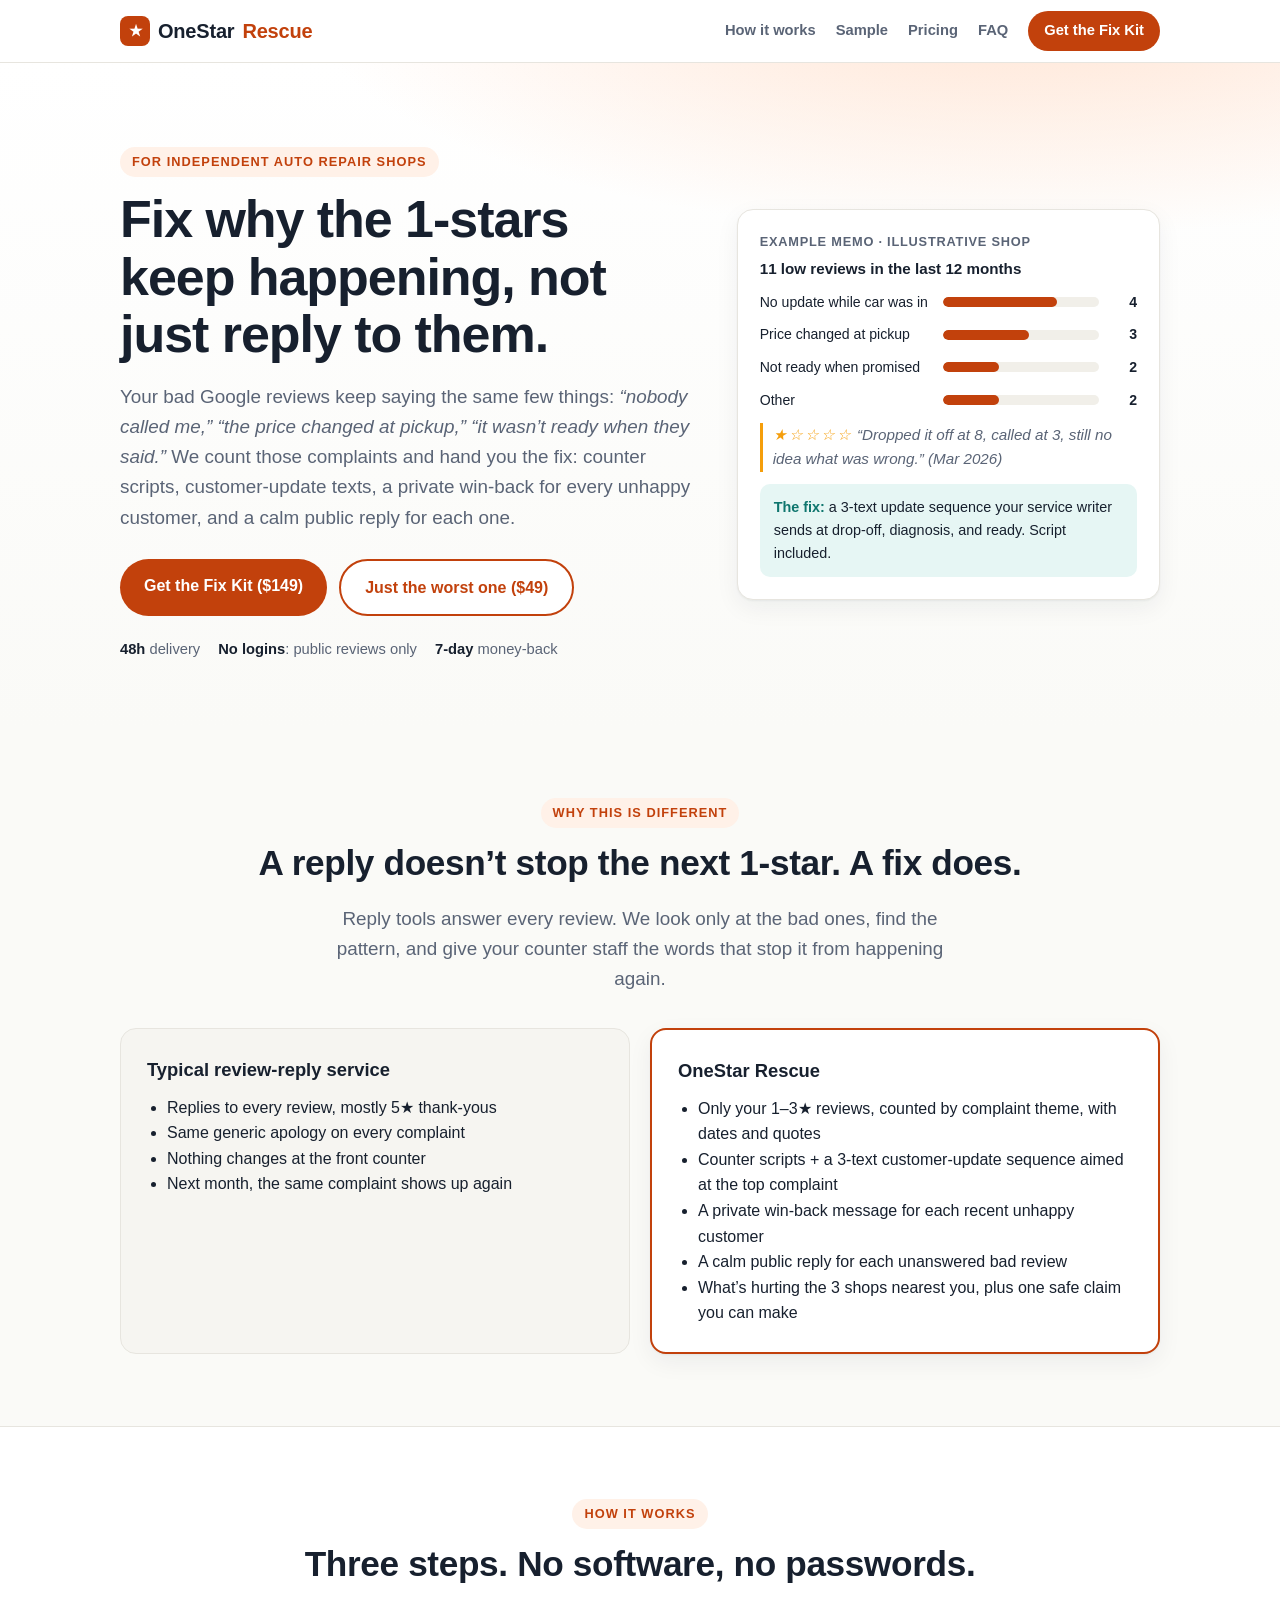
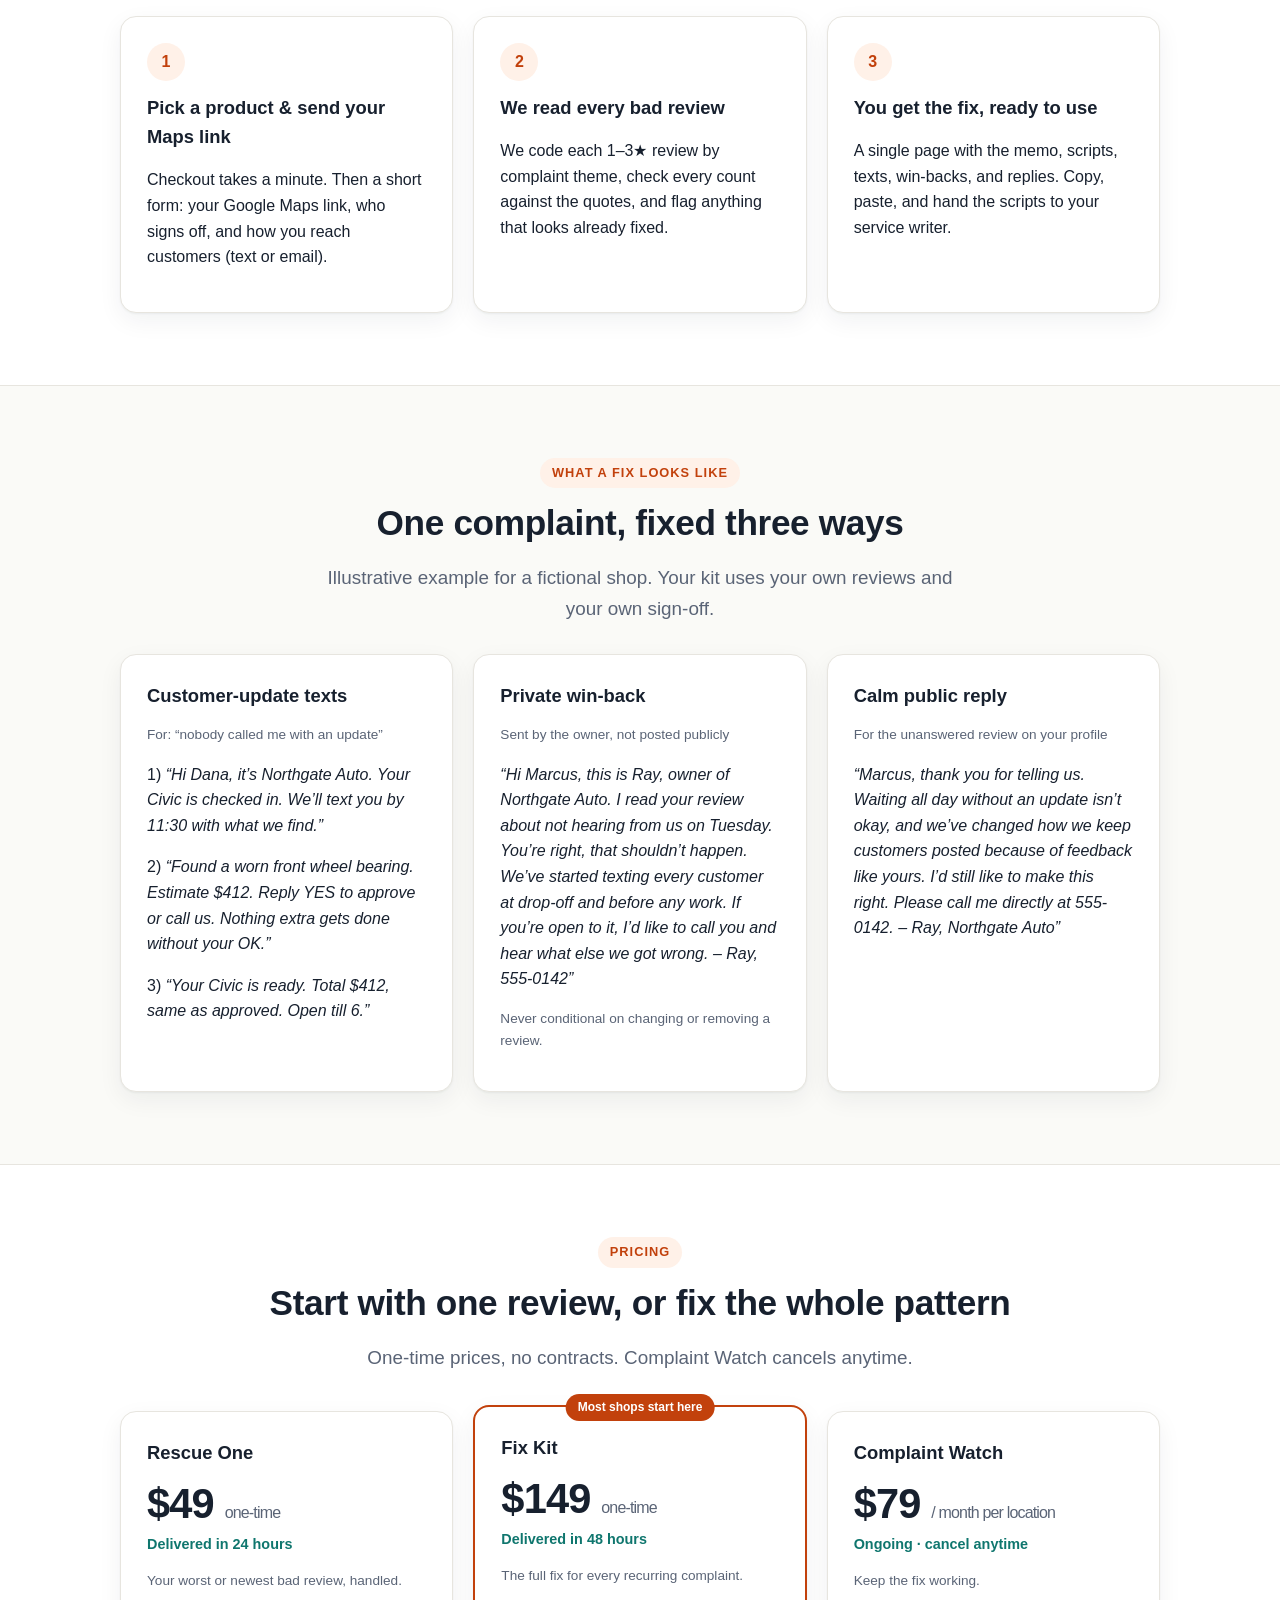
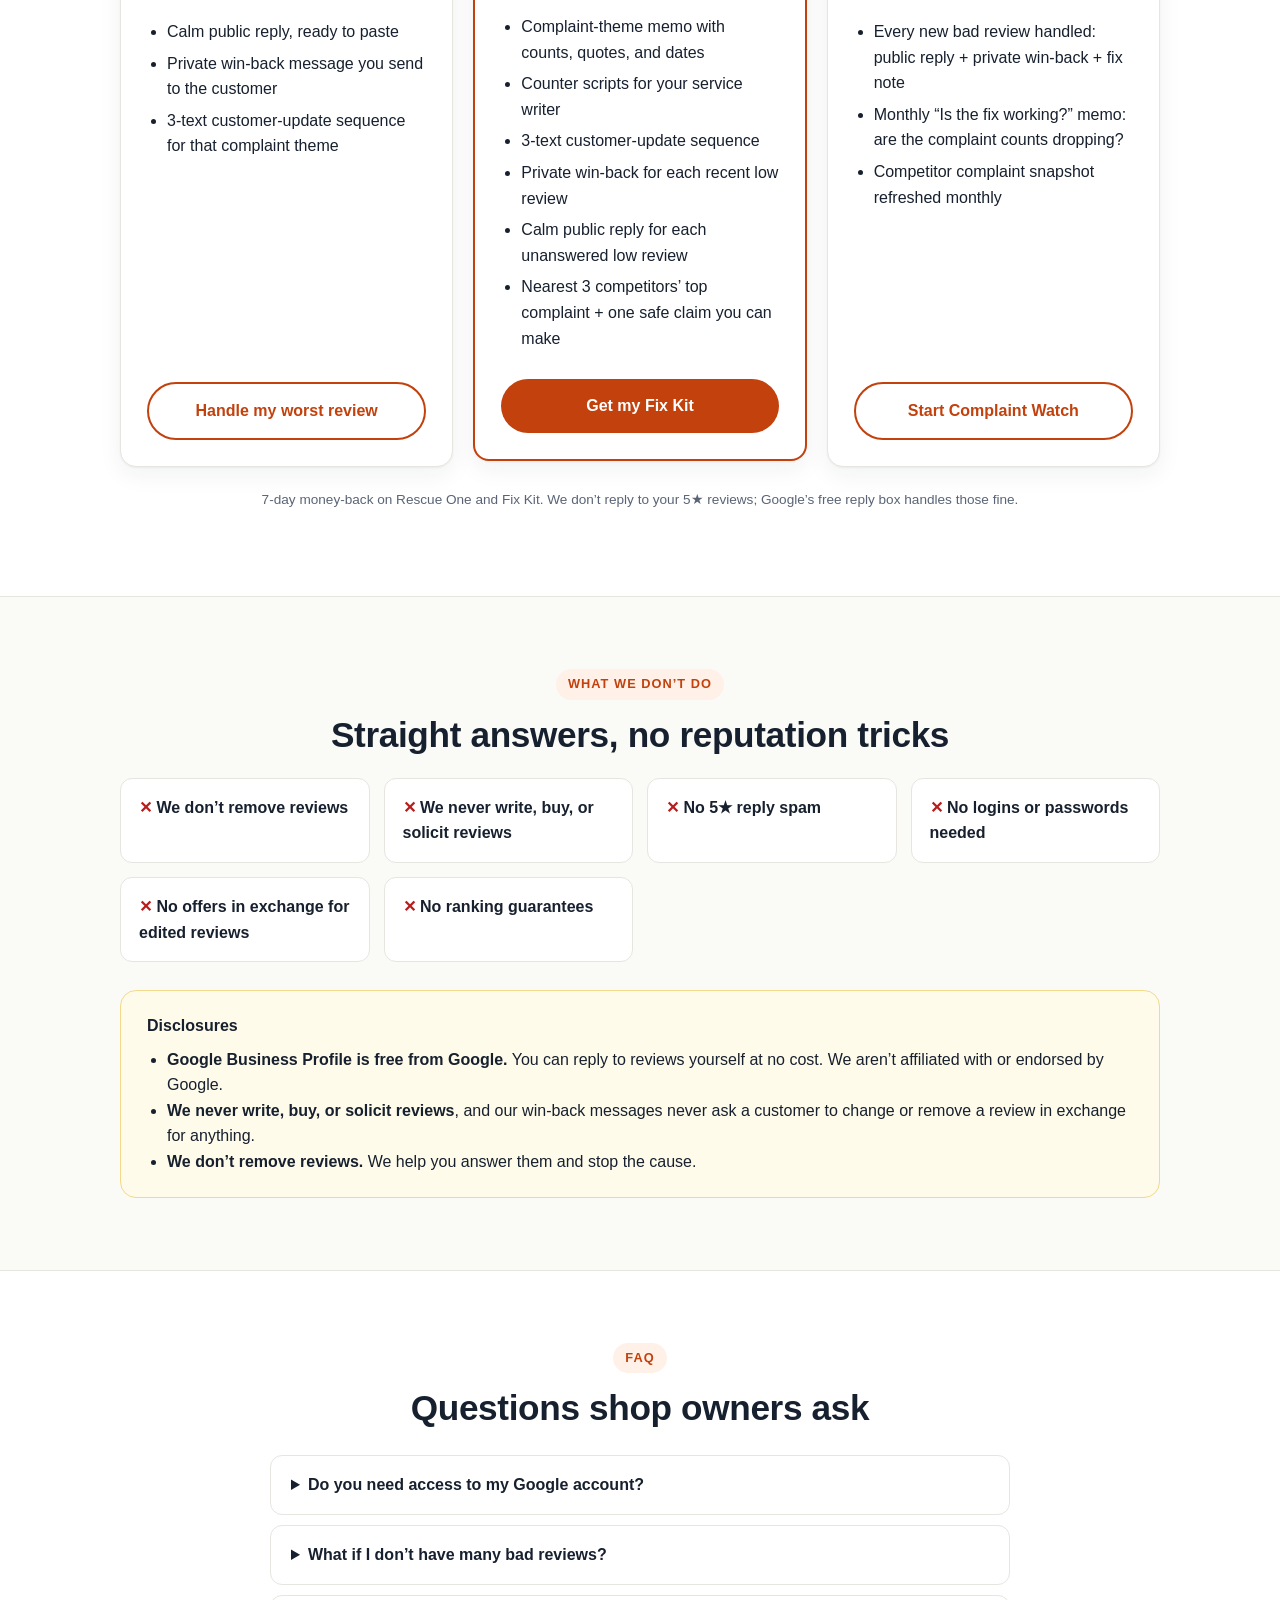
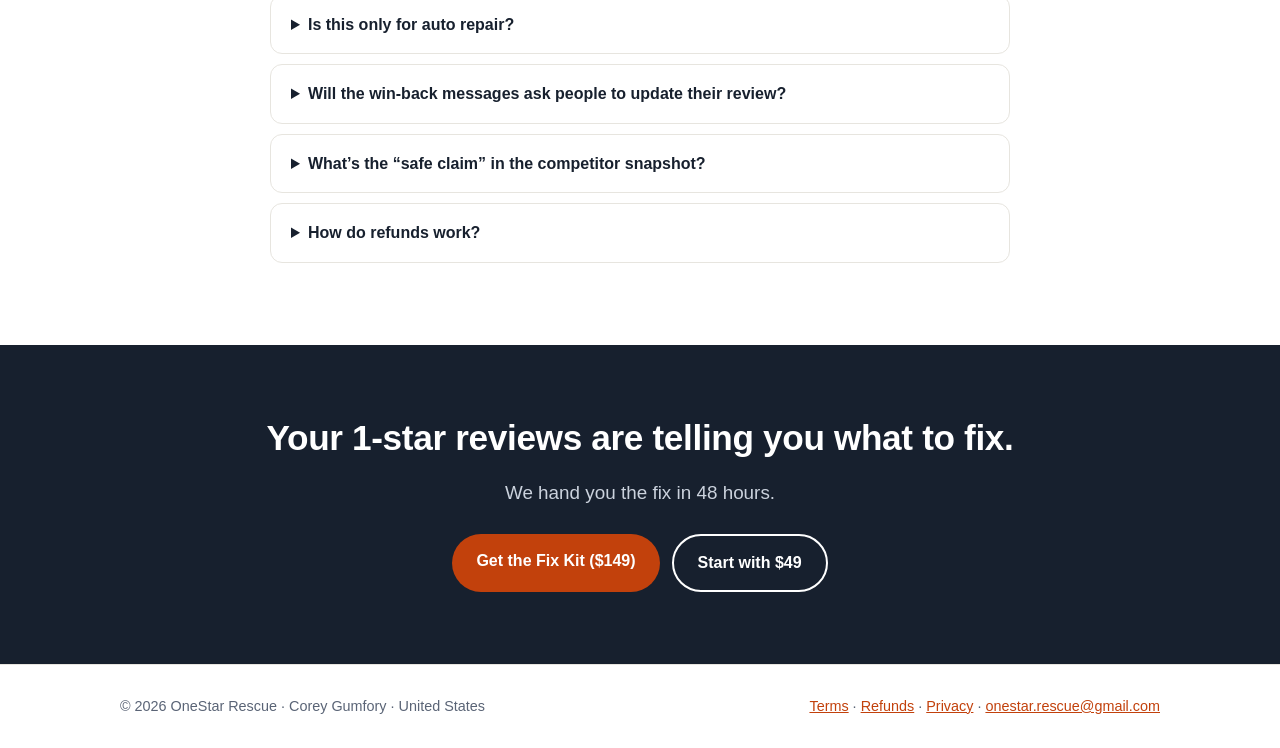
==== index.html @ f3d83ebe "Publish OneStar Rescue site" ====
<!doctype html>
<html lang="en">
<head>
<meta charset="utf-8">
<meta name="viewport" content="width=device-width,initial-scale=1">
<title>OneStar Rescue: Fix why the 1-star reviews keep happening</title>
<meta name="description" content="For independent auto repair shops. We read your 1–3 star Google reviews, count the complaints that keep coming back, and hand you the fix: counter scripts, customer-update texts, private win-back messages, and calm public replies. No logins. No review removal.">
<link rel="stylesheet" href="styles.css">
</head>
<body>

<header class="nav"><div class="wrap">
  <a class="logo" href="#"><span class="mark">★</span>OneStar<span class="r">Rescue</span></a>
  <nav class="nav-links">
    <a href="#how">How it works</a>
    <a href="#sample">Sample</a>
    <a href="#pricing">Pricing</a>
    <a href="#faq">FAQ</a>
    <a class="cta-sm" href="#pricing">Get the Fix Kit</a>
  </nav>
</div></header>

<!-- HERO -->
<section class="hero"><div class="wrap hero-grid">
  <div>
    <span class="eyebrow">For independent auto repair shops</span>
    <h1>Fix why the 1-stars keep happening, not just reply to them.</h1>
    <p class="lead">Your bad Google reviews keep saying the same few things: <em>“nobody called me,” “the price changed at pickup,” “it wasn’t ready when they said.”</em> We count those complaints and hand you the fix: counter scripts, customer-update texts, a private win-back for every unhappy customer, and a calm public reply for each one.</p>
    <div class="btns">
      <a class="btn" href="#pricing">Get the Fix Kit ($149)</a>
      <a class="btn ghost" href="#pricing">Just the worst one ($49)</a>
    </div>
    <div class="trust">
      <span><b>48h</b> delivery</span>
      <span><b>No logins</b>: public reviews only</span>
      <span><b>7-day</b> money-back</span>
    </div>
  </div>

  <div class="memo" aria-label="Example complaint memo (illustrative)">
    <h4>Example memo · illustrative shop</h4>
    <strong>11 low reviews in the last 12 months</strong>
    <div class="bar"><span class="lbl">No update while car was in</span><span class="t"><i style="width:73%"></i></span><span class="n">4</span></div>
    <div class="bar"><span class="lbl">Price changed at pickup</span><span class="t"><i style="width:55%"></i></span><span class="n">3</span></div>
    <div class="bar"><span class="lbl">Not ready when promised</span><span class="t"><i style="width:36%"></i></span><span class="n">2</span></div>
    <div class="bar"><span class="lbl">Other</span><span class="t"><i style="width:36%"></i></span><span class="n">2</span></div>
    <p class="quote"><span class="stars">★☆☆☆☆</span> “Dropped it off at 8, called at 3, still no idea what was wrong.” (Mar 2026)</p>
    <div class="fix"><b>The fix:</b> a 3-text update sequence your service writer sends at drop-off, diagnosis, and ready. Script included.</div>
  </div>
</div></section>

<!-- PROBLEM / DIFFERENCE -->
<section><div class="wrap">
  <div class="center">
    <span class="eyebrow">Why this is different</span>
    <h2>A reply doesn’t stop the next 1-star. A fix does.</h2>
    <p class="lead">Reply tools answer every review. We look only at the bad ones, find the pattern, and give your counter staff the words that stop it from happening again.</p>
  </div>
  <div class="compare" style="margin-top:34px">
    <div class="card them">
      <h3>Typical review-reply service</h3>
      <ul>
        <li>Replies to every review, mostly 5★ thank-yous</li>
        <li>Same generic apology on every complaint</li>
        <li>Nothing changes at the front counter</li>
        <li>Next month, the same complaint shows up again</li>
      </ul>
    </div>
    <div class="card us">
      <h3>OneStar Rescue</h3>
      <ul>
        <li>Only your 1–3★ reviews, counted by complaint theme, with dates and quotes</li>
        <li>Counter scripts + a 3-text customer-update sequence aimed at the top complaint</li>
        <li>A private win-back message for each recent unhappy customer</li>
        <li>A calm public reply for each unanswered bad review</li>
        <li>What’s hurting the 3 shops nearest you, plus one safe claim you can make</li>
      </ul>
    </div>
  </div>
</div></section>

<!-- HOW IT WORKS -->
<section id="how" style="background:#fff;border-top:1px solid var(--line);border-bottom:1px solid var(--line)"><div class="wrap">
  <div class="center"><span class="eyebrow">How it works</span><h2>Three steps. No software, no passwords.</h2></div>
  <div class="grid three" style="margin-top:30px">
    <div class="card"><div class="step-n">1</div><h3>Pick a product &amp; send your Maps link</h3><p>Checkout takes a minute. Then a short form: your Google Maps link, who signs off, and how you reach customers (text or email).</p></div>
    <div class="card"><div class="step-n">2</div><h3>We read every bad review</h3><p>We code each 1–3★ review by complaint theme, check every count against the quotes, and flag anything that looks already fixed.</p></div>
    <div class="card"><div class="step-n">3</div><h3>You get the fix, ready to use</h3><p>A single page with the memo, scripts, texts, win-backs, and replies. Copy, paste, and hand the scripts to your service writer.</p></div>
  </div>
</div></section>

<!-- SAMPLE -->
<section id="sample"><div class="wrap">
  <div class="center"><span class="eyebrow">What a fix looks like</span><h2>One complaint, fixed three ways</h2><p class="lead">Illustrative example for a fictional shop. Your kit uses your own reviews and your own sign-off.</p></div>
  <div class="grid three" style="margin-top:30px">
    <div class="card">
      <h3>Customer-update texts</h3>
      <p class="fine">For: “nobody called me with an update”</p>
      <p>1) <em>“Hi Dana, it’s Northgate Auto. Your Civic is checked in. We’ll text you by 11:30 with what we find.”</em></p>
      <p>2) <em>“Found a worn front wheel bearing. Estimate $412. Reply YES to approve or call us. Nothing extra gets done without your OK.”</em></p>
      <p>3) <em>“Your Civic is ready. Total $412, same as approved. Open till 6.”</em></p>
    </div>
    <div class="card">
      <h3>Private win-back</h3>
      <p class="fine">Sent by the owner, not posted publicly</p>
      <p><em>“Hi Marcus, this is Ray, owner of Northgate Auto. I read your review about not hearing from us on Tuesday. You’re right, that shouldn’t happen. We’ve started texting every customer at drop-off and before any work. If you’re open to it, I’d like to call you and hear what else we got wrong. – Ray, 555-0142”</em></p>
      <p class="fine">Never conditional on changing or removing a review.</p>
    </div>
    <div class="card">
      <h3>Calm public reply</h3>
      <p class="fine">For the unanswered review on your profile</p>
      <p><em>“Marcus, thank you for telling us. Waiting all day without an update isn’t okay, and we’ve changed how we keep customers posted because of feedback like yours. I’d still like to make this right. Please call me directly at 555-0142. – Ray, Northgate Auto”</em></p>
    </div>
  </div>
</div></section>

<!-- PRICING -->
<section id="pricing" style="background:#fff;border-top:1px solid var(--line);border-bottom:1px solid var(--line)"><div class="wrap">
  <div class="center"><span class="eyebrow">Pricing</span><h2>Start with one review, or fix the whole pattern</h2><p class="lead">One-time prices, no contracts. Complaint Watch cancels anytime.</p></div>
  <div class="grid three" style="margin-top:38px;align-items:stretch">

    <div class="card plan">
      <h3>Rescue One</h3>
      <div class="price">$49 <small>one-time</small></div>
      <div class="when">Delivered in 24 hours</div>
      <p class="fine">Your worst or newest bad review, handled.</p>
      <ul>
        <li>Calm public reply, ready to paste</li>
        <li>Private win-back message you send to the customer</li>
        <li>3-text customer-update sequence for that complaint theme</li>
      </ul>
      <a class="btn ghost block" href="mailto:onestar.rescue@gmail.com?subject=OneStar%20Rescue%20order" data-product="rescue-one">Handle my worst review</a>
    </div>

    <div class="card plan featured">
      <span class="badge">Most shops start here</span>
      <h3>Fix Kit</h3>
      <div class="price">$149 <small>one-time</small></div>
      <div class="when">Delivered in 48 hours</div>
      <p class="fine">The full fix for every recurring complaint.</p>
      <ul>
        <li>Complaint-theme memo with counts, quotes, and dates</li>
        <li>Counter scripts for your service writer</li>
        <li>3-text customer-update sequence</li>
        <li>Private win-back for each recent low review</li>
        <li>Calm public reply for each unanswered low review</li>
        <li>Nearest 3 competitors’ top complaint + one safe claim you can make</li>
      </ul>
      <a class="btn block" href="mailto:onestar.rescue@gmail.com?subject=OneStar%20Rescue%20order" data-product="fix-kit">Get my Fix Kit</a>
    </div>

    <div class="card plan">
      <h3>Complaint Watch</h3>
      <div class="price">$79 <small>/ month per location</small></div>
      <div class="when">Ongoing · cancel anytime</div>
      <p class="fine">Keep the fix working.</p>
      <ul>
        <li>Every new bad review handled: public reply + private win-back + fix note</li>
        <li>Monthly “Is the fix working?” memo: are the complaint counts dropping?</li>
        <li>Competitor complaint snapshot refreshed monthly</li>
      </ul>
      <a class="btn ghost block" href="mailto:onestar.rescue@gmail.com?subject=OneStar%20Rescue%20order" data-product="complaint-watch">Start Complaint Watch</a>
    </div>

  </div>
  <p class="fine center" style="margin-top:22px">7-day money-back on Rescue One and Fix Kit. We don’t reply to your 5★ reviews; Google’s free reply box handles those fine.</p>
</div></section>

<!-- WHAT WE DON'T DO -->
<section><div class="wrap">
  <div class="center"><span class="eyebrow">What we don’t do</span><h2>Straight answers, no reputation tricks</h2></div>
  <div class="dont">
    <div>We don’t remove reviews</div>
    <div>We never write, buy, or solicit reviews</div>
    <div>No 5★ reply spam</div>
    <div>No logins or passwords needed</div>
    <div>No offers in exchange for edited reviews</div>
    <div>No ranking guarantees</div>
  </div>
  <div class="disclosure" style="margin-top:28px">
    <strong>Disclosures</strong>
    <ul>
      <li><strong>Google Business Profile is free from Google.</strong> You can reply to reviews yourself at no cost. We aren’t affiliated with or endorsed by Google.</li>
      <li><strong>We never write, buy, or solicit reviews</strong>, and our win-back messages never ask a customer to change or remove a review in exchange for anything.</li>
      <li><strong>We don’t remove reviews.</strong> We help you answer them and stop the cause.</li>
    </ul>
  </div>
</div></section>

<!-- FAQ -->
<section id="faq" style="background:#fff;border-top:1px solid var(--line)"><div class="wrap" style="max-width:780px">
  <div class="center"><span class="eyebrow">FAQ</span><h2>Questions shop owners ask</h2></div>
  <div style="margin-top:26px">
    <details><summary>Do you need access to my Google account?</summary><p>No. We work only from your public reviews. You paste the replies yourself and send the win-back messages from your own phone or email.</p></details>
    <details><summary>What if I don’t have many bad reviews?</summary><p>Rescue One ($49) handles a single review. The Fix Kit works best with at least 3 low reviews in the last 12–24 months. If there isn’t enough to find a pattern, we’ll tell you before we start and refund you.</p></details>
    <details><summary>Is this only for auto repair?</summary><p>Our scripts and texts are built for independent auto repair first: estimates, approvals, status updates, comebacks, pickup. HVAC and plumbing shops can use it too (missed arrival windows, surprise charges), with wording adjusted.</p></details>
    <details><summary>Will the win-back messages ask people to update their review?</summary><p>No. They apologize, explain what changed, and offer to talk. Nothing is ever offered in exchange for changing or removing a review. That follows Google’s review policy and the FTC’s rule on consumer reviews.</p></details>
    <details><summary>What’s the “safe claim” in the competitor snapshot?</summary><p>One true thing you can say in your ads or at the counter that addresses what customers complain about at nearby shops. We check it against your own reviews first, so it won’t backfire.</p></details>
    <details><summary>How do refunds work?</summary><p>Rescue One and the Fix Kit have a 7-day money-back guarantee. Complaint Watch cancels anytime from your receipt link. See <a href="terms.html#refunds">refunds</a>.</p></details>
  </div>
</div></section>

<!-- CTA BAND -->
<section class="band"><div class="wrap center">
  <h2>Your 1-star reviews are telling you what to fix.</h2>
  <p class="lead">We hand you the fix in 48 hours.</p>
  <div class="btns" style="justify-content:center">
    <a class="btn" href="mailto:onestar.rescue@gmail.com?subject=OneStar%20Rescue%20order" data-product="fix-kit">Get the Fix Kit ($149)</a>
    <a class="btn ghost" href="mailto:onestar.rescue@gmail.com?subject=OneStar%20Rescue%20order" data-product="rescue-one">Start with $49</a>
  </div>
</div></section>

<footer><div class="wrap">
  <div>© 2026 OneStar Rescue · Corey Gumfory · United States</div>
  <div><a href="terms.html">Terms</a> · <a href="terms.html#refunds">Refunds</a> · <a href="terms.html#privacy">Privacy</a> · <a href="mailto:onestar.rescue@gmail.com">onestar.rescue@gmail.com</a></div>
</div></footer>

</body>
</html>
---- styles.css ----
:root{--ink:#17202e;--muted:#5a6476;--brand:#c2410c;--brand-d:#9a3412;--brand-l:#fff1e8;--accent:#0f766e;--accent-l:#e6f6f4;--star:#f59e0b;--bg:#fafaf7;--card:#fff;--line:#e7e5df;--r:16px;--shadow:0 1px 2px rgba(23,32,46,.05),0 8px 24px rgba(23,32,46,.06)}
*{box-sizing:border-box}html{scroll-behavior:smooth}
body{margin:0;font:16px/1.6 -apple-system,BlinkMacSystemFont,"Segoe UI",Roboto,Helvetica,Arial,sans-serif;color:var(--ink);background:var(--bg)}
a{color:var(--brand)}.wrap{max-width:1080px;margin:0 auto;padding:0 20px}
header.nav{background:rgba(255,255,255,.94);backdrop-filter:blur(6px);border-bottom:1px solid var(--line);position:sticky;top:0;z-index:10}
header.nav .wrap{display:flex;align-items:center;justify-content:space-between;height:62px;gap:16px}
.logo{font-weight:800;font-size:1.25rem;color:var(--ink);text-decoration:none;display:flex;align-items:center;gap:8px;letter-spacing:-.01em}
.logo .mark{display:inline-grid;place-items:center;width:30px;height:30px;border-radius:8px;background:var(--brand);color:#fff;font-size:.95rem}
.logo span.r{color:var(--brand)}
.nav-links{display:flex;gap:20px;align-items:center}.nav-links a{color:var(--muted);text-decoration:none;font-weight:600;font-size:.92rem}
.nav a.cta-sm{background:var(--brand);color:#fff;padding:8px 16px;border-radius:999px}
section{padding:72px 0}h1{font-size:clamp(2.1rem,5vw,3.25rem);line-height:1.1;margin:0 0 18px;letter-spacing:-.02em}
h2{font-size:clamp(1.6rem,3.5vw,2.2rem);line-height:1.2;margin:0 0 12px;letter-spacing:-.01em}h3{margin:0 0 8px;font-size:1.15rem}
.lead{font-size:1.18rem;color:var(--muted);max-width:660px}.center{text-align:center}.center .lead{margin-left:auto;margin-right:auto}
.eyebrow{display:inline-block;font-size:.8rem;font-weight:800;letter-spacing:.08em;text-transform:uppercase;color:var(--brand);background:var(--brand-l);padding:5px 12px;border-radius:999px;margin-bottom:14px}
.hero{background:radial-gradient(1200px 400px at 80% -10%,#ffe4d3 0,transparent 60%),linear-gradient(180deg,#fff,var(--bg));padding:84px 0 64px}
.hero-grid{display:grid;grid-template-columns:1.15fr .85fr;gap:44px;align-items:center}
.btn{display:inline-block;background:var(--brand);color:#fff;padding:14px 24px;border-radius:999px;font-weight:700;text-decoration:none;border:0;text-align:center;transition:background .15s}
.btn:hover{background:var(--brand-d)}.btn.ghost{background:#fff;color:var(--brand);border:2px solid var(--brand)}.btn.ghost:hover{background:var(--brand-l)}
.btn.block{display:block;width:100%}.btns{display:flex;gap:12px;flex-wrap:wrap;margin-top:26px}
.trust{display:flex;gap:18px;flex-wrap:wrap;margin-top:22px;color:var(--muted);font-size:.92rem}.trust b{color:var(--ink)}
.grid{display:grid;gap:20px;grid-template-columns:repeat(auto-fit,minmax(240px,1fr))}.grid.three{grid-template-columns:repeat(3,1fr)}
.card{background:var(--card);border:1px solid var(--line);border-radius:var(--r);padding:26px;box-shadow:var(--shadow)}
.step-n{display:inline-grid;place-items:center;width:38px;height:38px;border-radius:50%;background:var(--brand-l);color:var(--brand);font-weight:800;margin-bottom:12px}
.memo{background:#fff;border:1px solid var(--line);border-radius:var(--r);box-shadow:var(--shadow);padding:22px;font-size:.95rem}
.memo h4{margin:0 0 4px;font-size:.8rem;letter-spacing:.06em;text-transform:uppercase;color:var(--muted)}
.bar{display:flex;align-items:center;gap:10px;margin:10px 0}.bar .lbl{flex:0 0 46%;font-size:.88rem}.bar .t{flex:1;height:10px;background:#f1efe9;border-radius:99px;overflow:hidden}.bar .t i{display:block;height:100%;background:var(--brand);border-radius:99px}.bar .n{font-weight:800;font-size:.88rem;width:28px;text-align:right}
.quote{color:var(--muted);font-style:italic;border-left:3px solid var(--star);padding-left:10px;margin:12px 0}
.fix{background:var(--accent-l);border-radius:10px;padding:12px 14px;margin-top:12px;font-size:.9rem}.fix b{color:var(--accent)}
.stars{color:var(--star);letter-spacing:2px}
.compare{display:grid;grid-template-columns:1fr 1fr;gap:20px}.compare .card.them{background:#f6f5f1;box-shadow:none}.compare .card.us{border:2px solid var(--brand)}
.compare ul{margin:10px 0 0;padding-left:20px}
.price{font-size:2.6rem;font-weight:800;letter-spacing:-.02em;line-height:1.1;margin:6px 0}.price small{font-size:1rem;color:var(--muted);font-weight:500}
.plan{display:flex;flex-direction:column}.plan ul{padding-left:20px;margin:14px 0 22px;flex:1}.plan li{margin-bottom:6px}
.plan .when{font-size:.9rem;color:var(--accent);font-weight:700}
.plan.featured{border:2px solid var(--brand);position:relative;transform:translateY(-6px)}
.badge{position:absolute;top:-13px;left:50%;transform:translateX(-50%);background:var(--brand);color:#fff;font-size:.75rem;padding:4px 12px;border-radius:999px;font-weight:800;white-space:nowrap}
.fine{font-size:.85rem;color:var(--muted)}
.dont{display:grid;grid-template-columns:repeat(auto-fit,minmax(220px,1fr));gap:14px;margin-top:22px}
.dont div{background:#fff;border:1px solid var(--line);border-radius:12px;padding:16px 18px;font-weight:600}.dont div::before{content:"✕ ";color:#b91c1c;font-weight:800}
.disclosure{background:#fffbeb;border:1px solid #f3d98b;border-radius:var(--r);padding:22px 26px}.disclosure ul{margin:8px 0 0;padding-left:20px}
.note{background:var(--accent-l);border:1px solid #b5e0da;border-radius:var(--r);padding:20px 24px}
details{background:#fff;border:1px solid var(--line);border-radius:12px;padding:16px 20px;margin-bottom:10px}
summary{font-weight:700;cursor:pointer}details p{margin:10px 0 0;color:var(--muted)}
.band{background:var(--ink);color:#fff}.band .lead{color:#cbd2dd}.band .btn.ghost{background:transparent;color:#fff;border-color:#fff}
footer{background:#fff;border-top:1px solid var(--line);padding:30px 0;color:var(--muted);font-size:.9rem}
footer .wrap{display:flex;justify-content:space-between;flex-wrap:wrap;gap:12px}
table{border-collapse:collapse;width:100%}th,td{border:1px solid var(--line);padding:10px;text-align:left;vertical-align:top}th{background:#f4f2ec}
@media(max-width:860px){.hero-grid,.compare,.grid.three{grid-template-columns:1fr}.plan.featured{transform:none}.nav-links a:not(.cta-sm){display:none}}
@media(max-width:600px){section{padding:48px 0}.hero{padding:52px 0 40px}}
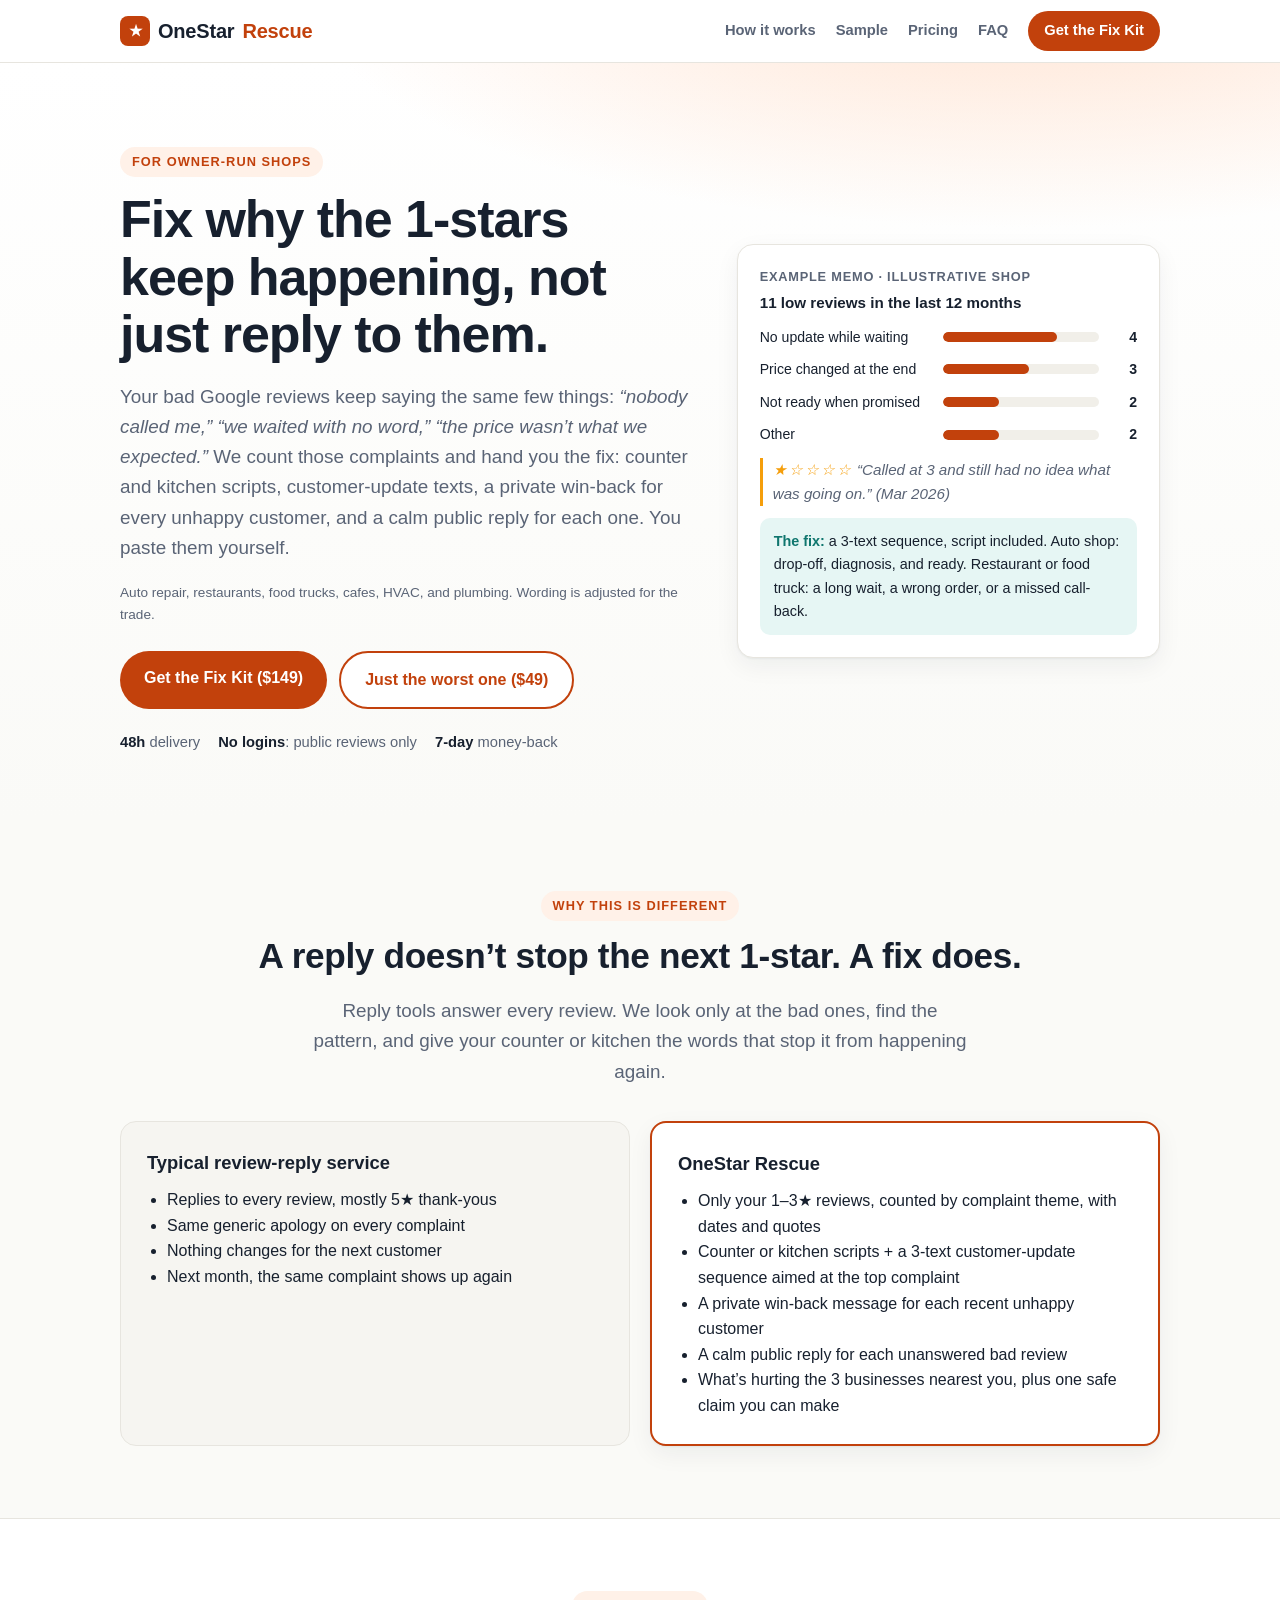
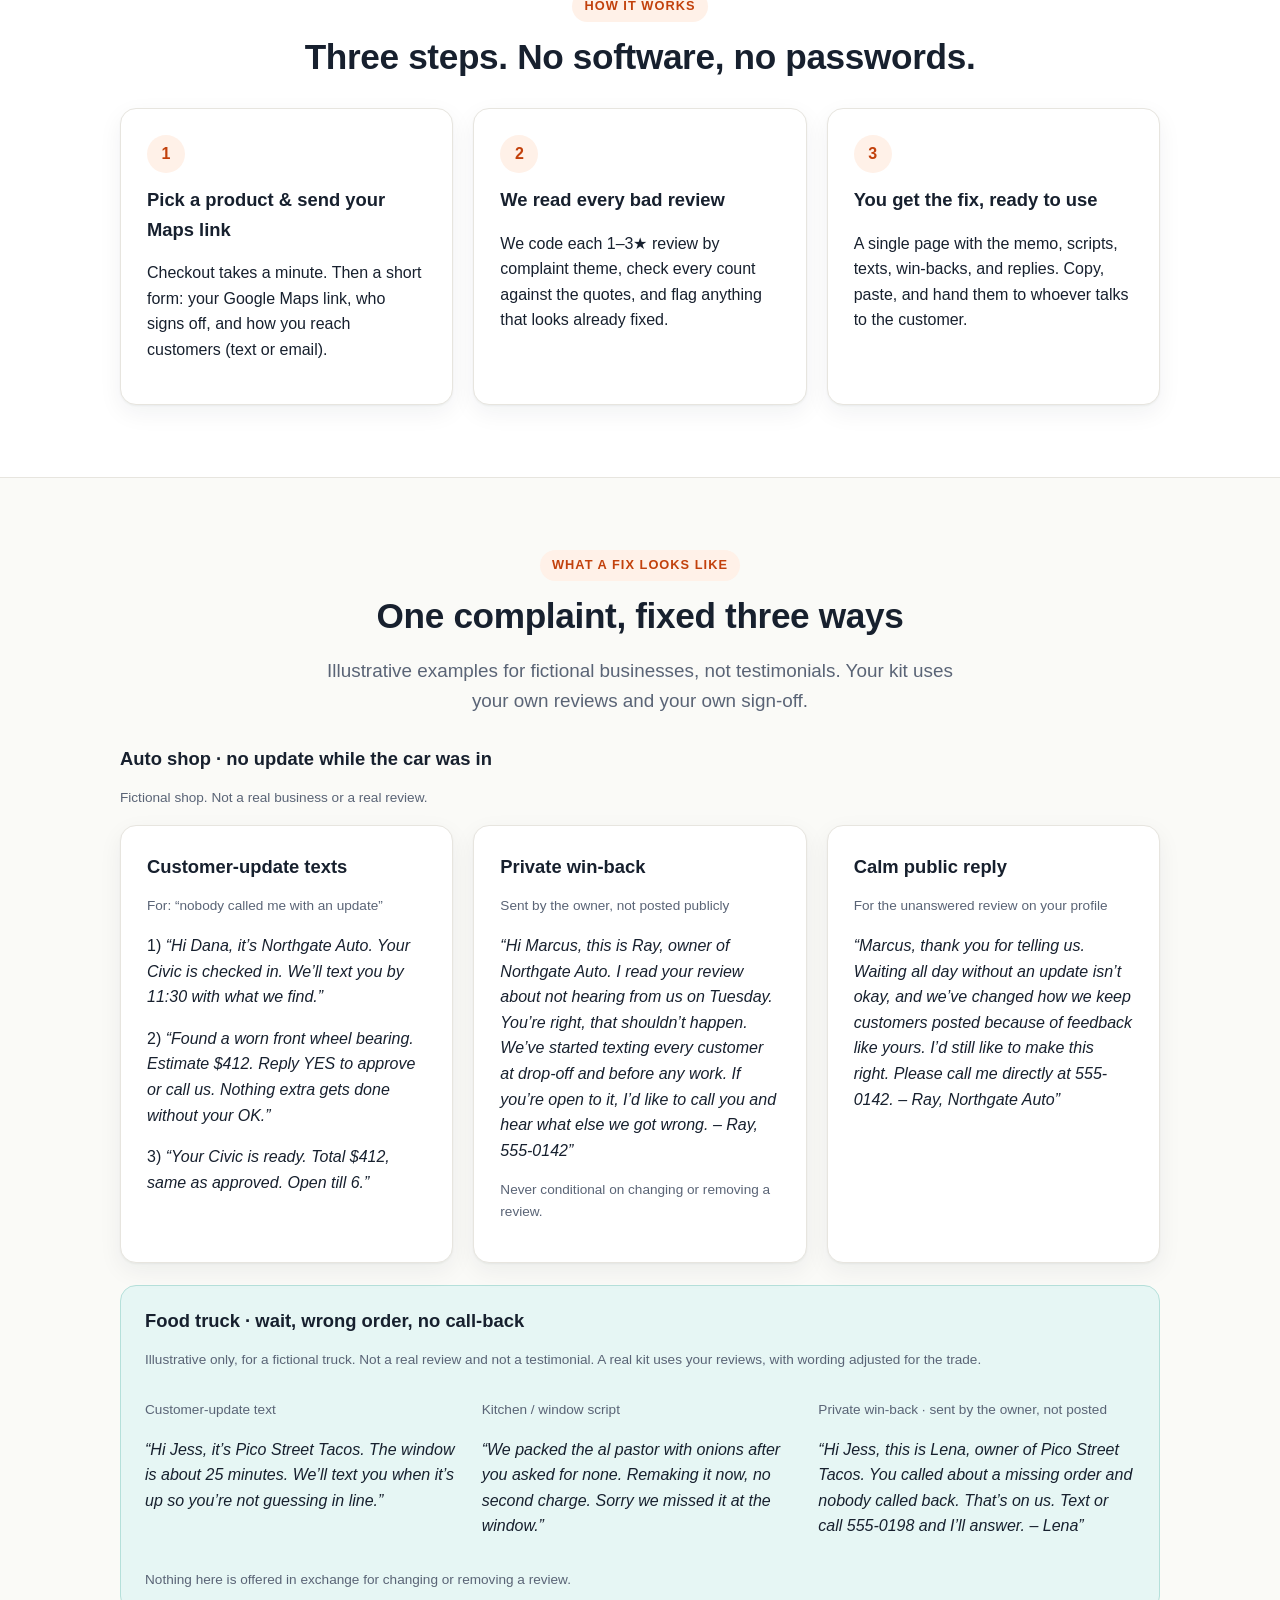
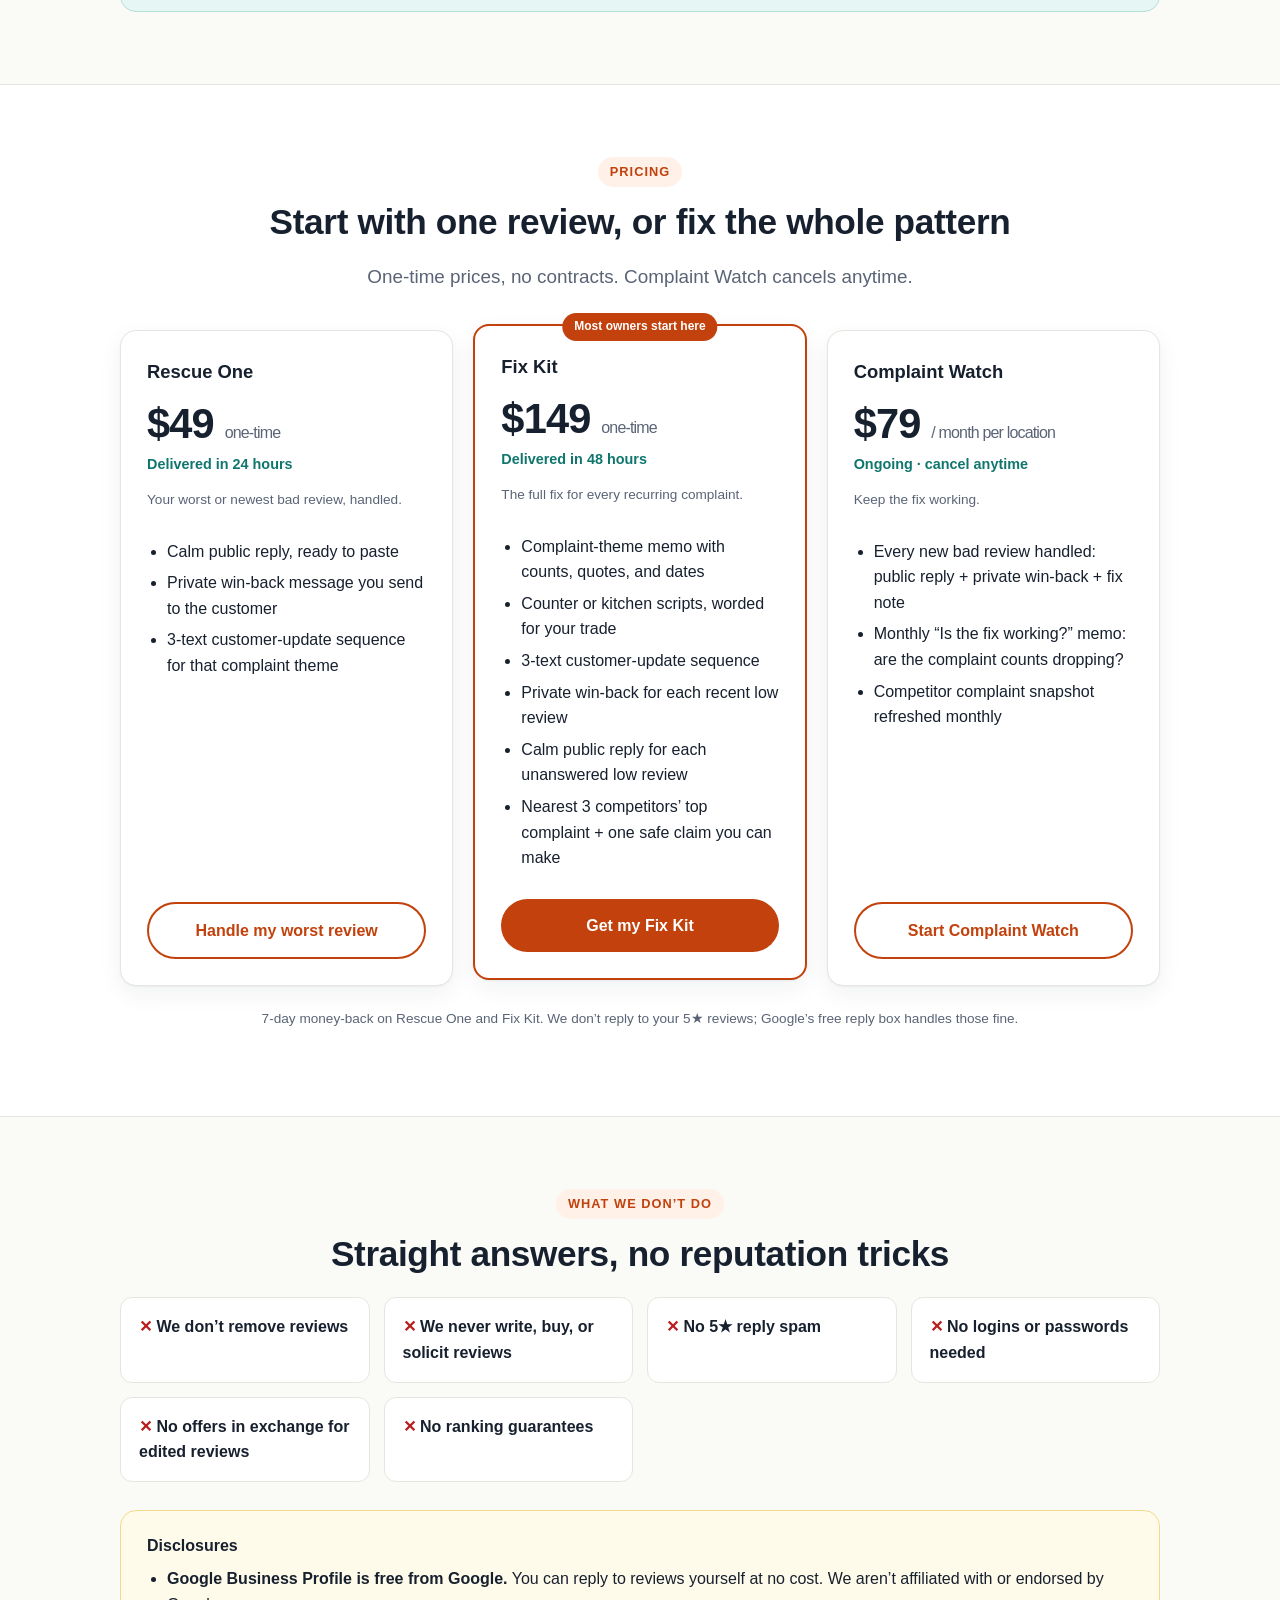
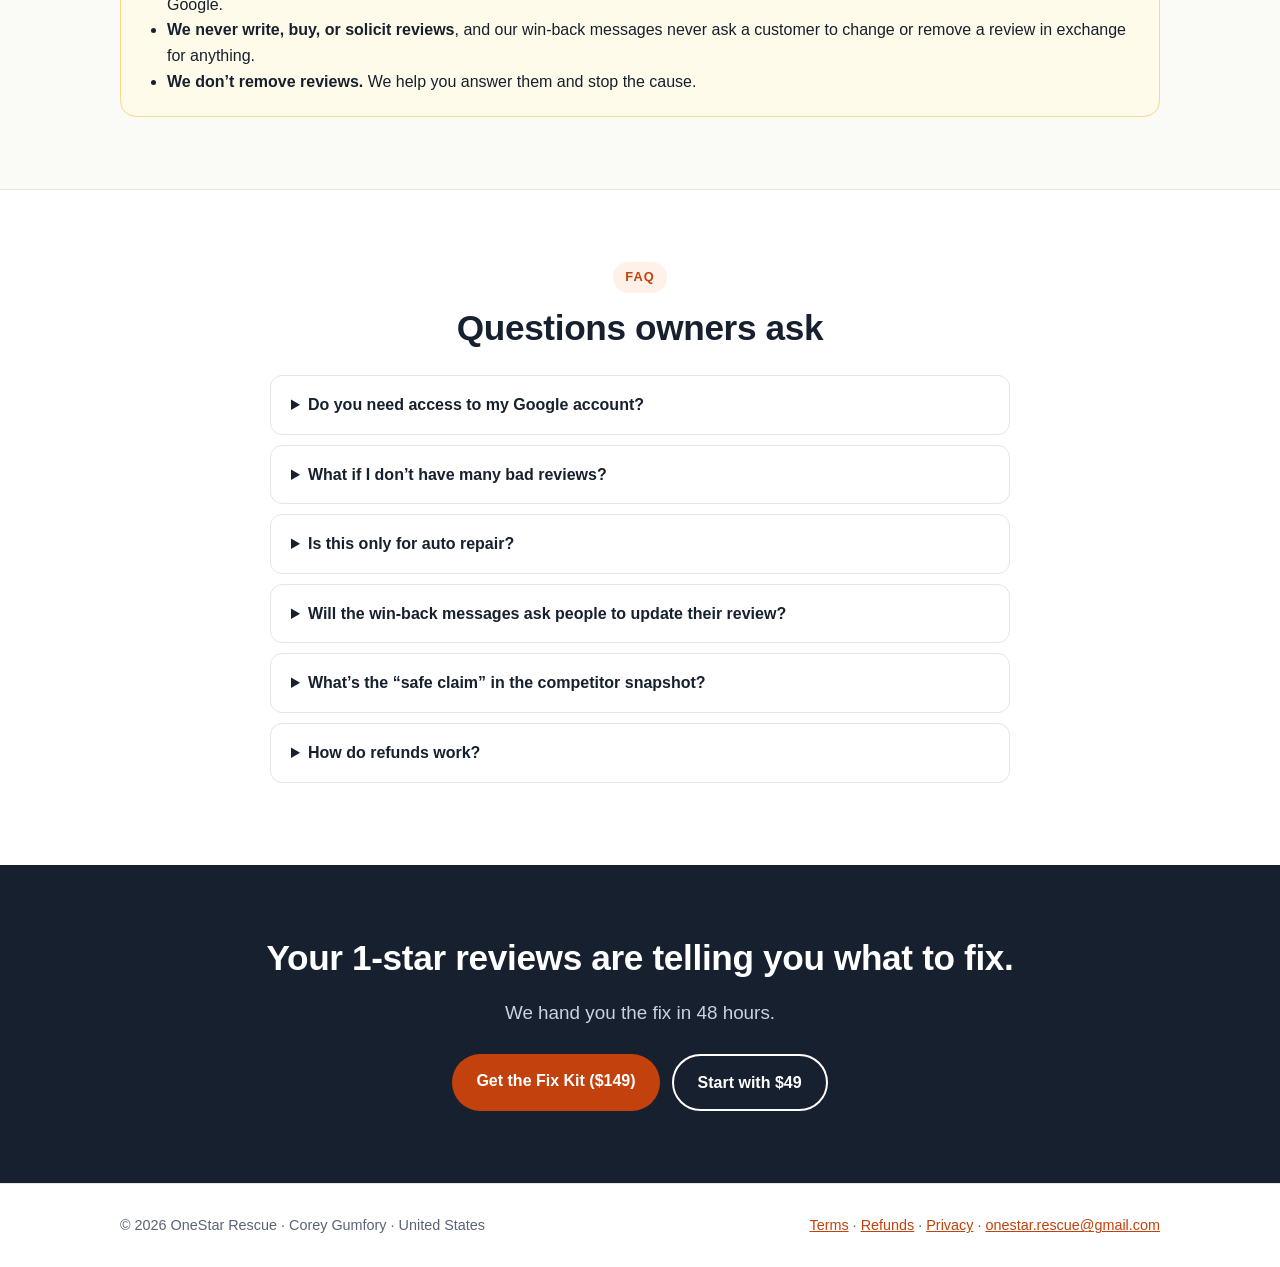
==== commit bcb190c0: "Broaden the landing page beyond auto repair Owner-run shops in auto, restaurants, food trucks, and t" ====
--- a/index.html
+++ b/index.html
@@ -3,8 +3,17 @@
 <head>
 <meta charset="utf-8">
 <meta name="viewport" content="width=device-width,initial-scale=1">
-<title>OneStar Rescue: Fix why the 1-star reviews keep happening</title>
-<meta name="description" content="For independent auto repair shops. We read your 1–3 star Google reviews, count the complaints that keep coming back, and hand you the fix: counter scripts, customer-update texts, private win-back messages, and calm public replies. No logins. No review removal.">
+<title>OneStar Rescue: Fix repeat bad reviews for local shops</title>
+<meta name="description" content="Auto shops, restaurants, food trucks, HVAC, and plumbing. Repeat bad Google reviews become scripts and calm replies you paste. No login or review removal.">
+<link rel="canonical" href="https://onestar-rescue.github.io/">
+<meta property="og:title" content="OneStar Rescue: Fix repeat bad reviews for local shops">
+<meta property="og:description" content="Auto shops, restaurants, food trucks, HVAC, and plumbing. Repeat bad Google reviews become scripts and calm replies you paste. No login or review removal.">
+<meta property="og:type" content="website">
+<meta property="og:url" content="https://onestar-rescue.github.io/">
+<meta property="og:site_name" content="OneStar Rescue">
+<meta name="twitter:card" content="summary">
+<meta name="twitter:title" content="OneStar Rescue: Fix repeat bad reviews for local shops">
+<meta name="twitter:description" content="Auto shops, restaurants, food trucks, HVAC, and plumbing. Repeat bad Google reviews become scripts and calm replies you paste. No login or review removal.">
 <link rel="stylesheet" href="styles.css">
 </head>
 <body>
@@ -23,9 +32,10 @@
 <!-- HERO -->
 <section class="hero"><div class="wrap hero-grid">
   <div>
-    <span class="eyebrow">For independent auto repair shops</span>
+    <span class="eyebrow">For owner-run shops</span>
     <h1>Fix why the 1-stars keep happening, not just reply to them.</h1>
-    <p class="lead">Your bad Google reviews keep saying the same few things: <em>“nobody called me,” “the price changed at pickup,” “it wasn’t ready when they said.”</em> We count those complaints and hand you the fix: counter scripts, customer-update texts, a private win-back for every unhappy customer, and a calm public reply for each one.</p>
+    <p class="lead">Your bad Google reviews keep saying the same few things: <em>“nobody called me,” “we waited with no word,” “the price wasn’t what we expected.”</em> We count those complaints and hand you the fix: counter and kitchen scripts, customer-update texts, a private win-back for every unhappy customer, and a calm public reply for each one. You paste them yourself.</p>
+    <p class="fine">Auto repair, restaurants, food trucks, cafes, HVAC, and plumbing. Wording is adjusted for the trade.</p>
     <div class="btns">
       <a class="btn" href="#pricing">Get the Fix Kit ($149)</a>
       <a class="btn ghost" href="#pricing">Just the worst one ($49)</a>
@@ -40,12 +50,12 @@
   <div class="memo" aria-label="Example complaint memo (illustrative)">
     <h4>Example memo · illustrative shop</h4>
     <strong>11 low reviews in the last 12 months</strong>
-    <div class="bar"><span class="lbl">No update while car was in</span><span class="t"><i style="width:73%"></i></span><span class="n">4</span></div>
-    <div class="bar"><span class="lbl">Price changed at pickup</span><span class="t"><i style="width:55%"></i></span><span class="n">3</span></div>
+    <div class="bar"><span class="lbl">No update while waiting</span><span class="t"><i style="width:73%"></i></span><span class="n">4</span></div>
+    <div class="bar"><span class="lbl">Price changed at the end</span><span class="t"><i style="width:55%"></i></span><span class="n">3</span></div>
     <div class="bar"><span class="lbl">Not ready when promised</span><span class="t"><i style="width:36%"></i></span><span class="n">2</span></div>
     <div class="bar"><span class="lbl">Other</span><span class="t"><i style="width:36%"></i></span><span class="n">2</span></div>
-    <p class="quote"><span class="stars">★☆☆☆☆</span> “Dropped it off at 8, called at 3, still no idea what was wrong.” (Mar 2026)</p>
-    <div class="fix"><b>The fix:</b> a 3-text update sequence your service writer sends at drop-off, diagnosis, and ready. Script included.</div>
+    <p class="quote"><span class="stars">★☆☆☆☆</span> “Called at 3 and still had no idea what was going on.” (Mar 2026)</p>
+    <div class="fix"><b>The fix:</b> a 3-text sequence, script included. Auto shop: drop-off, diagnosis, and ready. Restaurant or food truck: a long wait, a wrong order, or a missed call-back.</div>
   </div>
 </div></section>
 
@@ -54,7 +64,7 @@
   <div class="center">
     <span class="eyebrow">Why this is different</span>
     <h2>A reply doesn’t stop the next 1-star. A fix does.</h2>
-    <p class="lead">Reply tools answer every review. We look only at the bad ones, find the pattern, and give your counter staff the words that stop it from happening again.</p>
+    <p class="lead">Reply tools answer every review. We look only at the bad ones, find the pattern, and give your counter or kitchen the words that stop it from happening again.</p>
   </div>
   <div class="compare" style="margin-top:34px">
     <div class="card them">
@@ -62,7 +72,7 @@
       <ul>
         <li>Replies to every review, mostly 5★ thank-yous</li>
         <li>Same generic apology on every complaint</li>
-        <li>Nothing changes at the front counter</li>
+        <li>Nothing changes for the next customer</li>
         <li>Next month, the same complaint shows up again</li>
       </ul>
     </div>
@@ -70,10 +80,10 @@
       <h3>OneStar Rescue</h3>
       <ul>
         <li>Only your 1–3★ reviews, counted by complaint theme, with dates and quotes</li>
-        <li>Counter scripts + a 3-text customer-update sequence aimed at the top complaint</li>
+        <li>Counter or kitchen scripts + a 3-text customer-update sequence aimed at the top complaint</li>
         <li>A private win-back message for each recent unhappy customer</li>
         <li>A calm public reply for each unanswered bad review</li>
-        <li>What’s hurting the 3 shops nearest you, plus one safe claim you can make</li>
+        <li>What’s hurting the 3 businesses nearest you, plus one safe claim you can make</li>
       </ul>
     </div>
   </div>
@@ -85,14 +95,16 @@
   <div class="grid three" style="margin-top:30px">
     <div class="card"><div class="step-n">1</div><h3>Pick a product &amp; send your Maps link</h3><p>Checkout takes a minute. Then a short form: your Google Maps link, who signs off, and how you reach customers (text or email).</p></div>
     <div class="card"><div class="step-n">2</div><h3>We read every bad review</h3><p>We code each 1–3★ review by complaint theme, check every count against the quotes, and flag anything that looks already fixed.</p></div>
-    <div class="card"><div class="step-n">3</div><h3>You get the fix, ready to use</h3><p>A single page with the memo, scripts, texts, win-backs, and replies. Copy, paste, and hand the scripts to your service writer.</p></div>
+    <div class="card"><div class="step-n">3</div><h3>You get the fix, ready to use</h3><p>A single page with the memo, scripts, texts, win-backs, and replies. Copy, paste, and hand them to whoever talks to the customer.</p></div>
   </div>
 </div></section>
 
 <!-- SAMPLE -->
 <section id="sample"><div class="wrap">
-  <div class="center"><span class="eyebrow">What a fix looks like</span><h2>One complaint, fixed three ways</h2><p class="lead">Illustrative example for a fictional shop. Your kit uses your own reviews and your own sign-off.</p></div>
-  <div class="grid three" style="margin-top:30px">
+  <div class="center"><span class="eyebrow">What a fix looks like</span><h2>One complaint, fixed three ways</h2><p class="lead">Illustrative examples for fictional businesses, not testimonials. Your kit uses your own reviews and your own sign-off.</p></div>
+  <h3 style="margin:28px 0 0">Auto shop · no update while the car was in</h3>
+  <p class="fine">Fictional shop. Not a real business or a real review.</p>
+  <div class="grid three" style="margin-top:16px">
     <div class="card">
       <h3>Customer-update texts</h3>
       <p class="fine">For: “nobody called me with an update”</p>
@@ -112,6 +124,25 @@
       <p><em>“Marcus, thank you for telling us. Waiting all day without an update isn’t okay, and we’ve changed how we keep customers posted because of feedback like yours. I’d still like to make this right. Please call me directly at 555-0142. – Ray, Northgate Auto”</em></p>
     </div>
   </div>
+  <div class="note" style="margin-top:22px">
+    <h3>Food truck · wait, wrong order, no call-back</h3>
+    <p class="fine">Illustrative only, for a fictional truck. Not a real review and not a testimonial. A real kit uses your reviews, with wording adjusted for the trade.</p>
+    <div class="grid three" style="margin-top:14px">
+      <div>
+        <p class="fine">Customer-update text</p>
+        <p><em>“Hi Jess, it’s Pico Street Tacos. The window is about 25 minutes. We’ll text you when it’s up so you’re not guessing in line.”</em></p>
+      </div>
+      <div>
+        <p class="fine">Kitchen / window script</p>
+        <p><em>“We packed the al pastor with onions after you asked for none. Remaking it now, no second charge. Sorry we missed it at the window.”</em></p>
+      </div>
+      <div>
+        <p class="fine">Private win-back · sent by the owner, not posted</p>
+        <p><em>“Hi Jess, this is Lena, owner of Pico Street Tacos. You called about a missing order and nobody called back. That’s on us. Text or call 555-0198 and I’ll answer. – Lena”</em></p>
+      </div>
+    </div>
+    <p class="fine" style="margin:14px 0 0">Nothing here is offered in exchange for changing or removing a review.</p>
+  </div>
 </div></section>
 
 <!-- PRICING -->
@@ -129,24 +160,24 @@
         <li>Private win-back message you send to the customer</li>
         <li>3-text customer-update sequence for that complaint theme</li>
       </ul>
-      <a class="btn ghost block" href="mailto:onestar.rescue@gmail.com?subject=OneStar%20Rescue%20order" data-product="rescue-one">Handle my worst review</a>
+      <a class="btn ghost block" href="https://buy.stripe.com/7sY8wIai27HM1jmbmScMM00" data-product="rescue-one">Handle my worst review</a>
     </div>
 
     <div class="card plan featured">
-      <span class="badge">Most shops start here</span>
+      <span class="badge">Most owners start here</span>
       <h3>Fix Kit</h3>
       <div class="price">$149 <small>one-time</small></div>
       <div class="when">Delivered in 48 hours</div>
       <p class="fine">The full fix for every recurring complaint.</p>
       <ul>
         <li>Complaint-theme memo with counts, quotes, and dates</li>
-        <li>Counter scripts for your service writer</li>
+        <li>Counter or kitchen scripts, worded for your trade</li>
         <li>3-text customer-update sequence</li>
         <li>Private win-back for each recent low review</li>
         <li>Calm public reply for each unanswered low review</li>
         <li>Nearest 3 competitors’ top complaint + one safe claim you can make</li>
       </ul>
-      <a class="btn block" href="mailto:onestar.rescue@gmail.com?subject=OneStar%20Rescue%20order" data-product="fix-kit">Get my Fix Kit</a>
+      <a class="btn block" href="https://buy.stripe.com/6oU5kw89U7HM2nqcqWcMM01" data-product="fix-kit">Get my Fix Kit</a>
     </div>
 
     <div class="card plan">
@@ -159,7 +190,7 @@
         <li>Monthly “Is the fix working?” memo: are the complaint counts dropping?</li>
         <li>Competitor complaint snapshot refreshed monthly</li>
       </ul>
-      <a class="btn ghost block" href="mailto:onestar.rescue@gmail.com?subject=OneStar%20Rescue%20order" data-product="complaint-watch">Start Complaint Watch</a>
+      <a class="btn ghost block" href="https://buy.stripe.com/eVq8wIeyi0fk4vy1MicMM02" data-product="complaint-watch">Start Complaint Watch</a>
     </div>
 
   </div>
@@ -189,13 +220,13 @@
 
 <!-- FAQ -->
 <section id="faq" style="background:#fff;border-top:1px solid var(--line)"><div class="wrap" style="max-width:780px">
-  <div class="center"><span class="eyebrow">FAQ</span><h2>Questions shop owners ask</h2></div>
+  <div class="center"><span class="eyebrow">FAQ</span><h2>Questions owners ask</h2></div>
   <div style="margin-top:26px">
     <details><summary>Do you need access to my Google account?</summary><p>No. We work only from your public reviews. You paste the replies yourself and send the win-back messages from your own phone or email.</p></details>
     <details><summary>What if I don’t have many bad reviews?</summary><p>Rescue One ($49) handles a single review. The Fix Kit works best with at least 3 low reviews in the last 12–24 months. If there isn’t enough to find a pattern, we’ll tell you before we start and refund you.</p></details>
-    <details><summary>Is this only for auto repair?</summary><p>Our scripts and texts are built for independent auto repair first: estimates, approvals, status updates, comebacks, pickup. HVAC and plumbing shops can use it too (missed arrival windows, surprise charges), with wording adjusted.</p></details>
+    <details><summary>Is this only for auto repair?</summary><p>No. Primary use cases include auto repair, restaurants and food trucks, HVAC, and plumbing. Wording is adjusted per trade: estimates, approvals, status updates, and comebacks for a repair shop; wait times, wrong orders, and missed call-backs for a restaurant, food truck, or cafe; arrival windows and surprise charges for HVAC and plumbing.</p></details>
     <details><summary>Will the win-back messages ask people to update their review?</summary><p>No. They apologize, explain what changed, and offer to talk. Nothing is ever offered in exchange for changing or removing a review. That follows Google’s review policy and the FTC’s rule on consumer reviews.</p></details>
-    <details><summary>What’s the “safe claim” in the competitor snapshot?</summary><p>One true thing you can say in your ads or at the counter that addresses what customers complain about at nearby shops. We check it against your own reviews first, so it won’t backfire.</p></details>
+    <details><summary>What’s the “safe claim” in the competitor snapshot?</summary><p>One true thing you can say in your ads or to the next customer that addresses what people complain about at nearby businesses. We check it against your own reviews first, so it won’t backfire.</p></details>
     <details><summary>How do refunds work?</summary><p>Rescue One and the Fix Kit have a 7-day money-back guarantee. Complaint Watch cancels anytime from your receipt link. See <a href="terms.html#refunds">refunds</a>.</p></details>
   </div>
 </div></section>
@@ -205,8 +236,8 @@
   <h2>Your 1-star reviews are telling you what to fix.</h2>
   <p class="lead">We hand you the fix in 48 hours.</p>
   <div class="btns" style="justify-content:center">
-    <a class="btn" href="mailto:onestar.rescue@gmail.com?subject=OneStar%20Rescue%20order" data-product="fix-kit">Get the Fix Kit ($149)</a>
-    <a class="btn ghost" href="mailto:onestar.rescue@gmail.com?subject=OneStar%20Rescue%20order" data-product="rescue-one">Start with $49</a>
+    <a class="btn" href="https://buy.stripe.com/6oU5kw89U7HM2nqcqWcMM01" data-product="fix-kit">Get the Fix Kit ($149)</a>
+    <a class="btn ghost" href="https://buy.stripe.com/7sY8wIai27HM1jmbmScMM00" data-product="rescue-one">Start with $49</a>
   </div>
 </div></section>
 
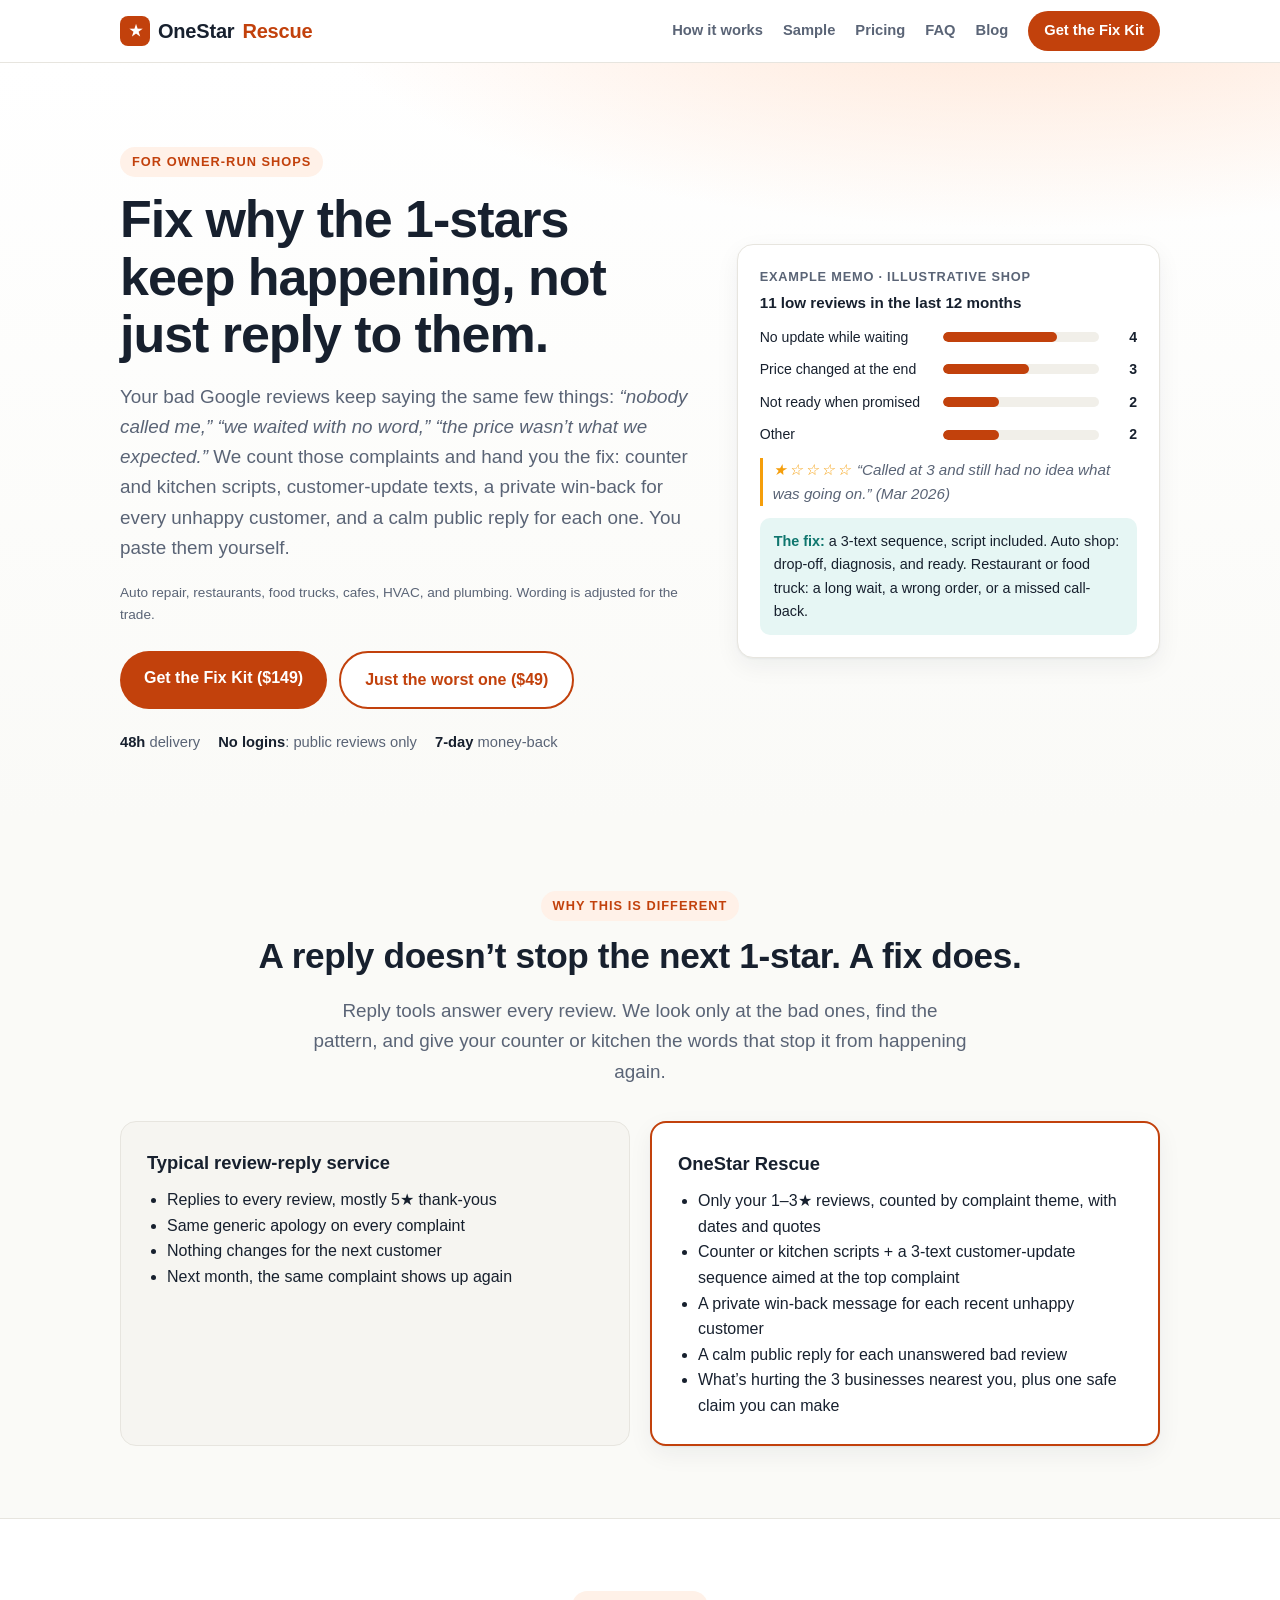
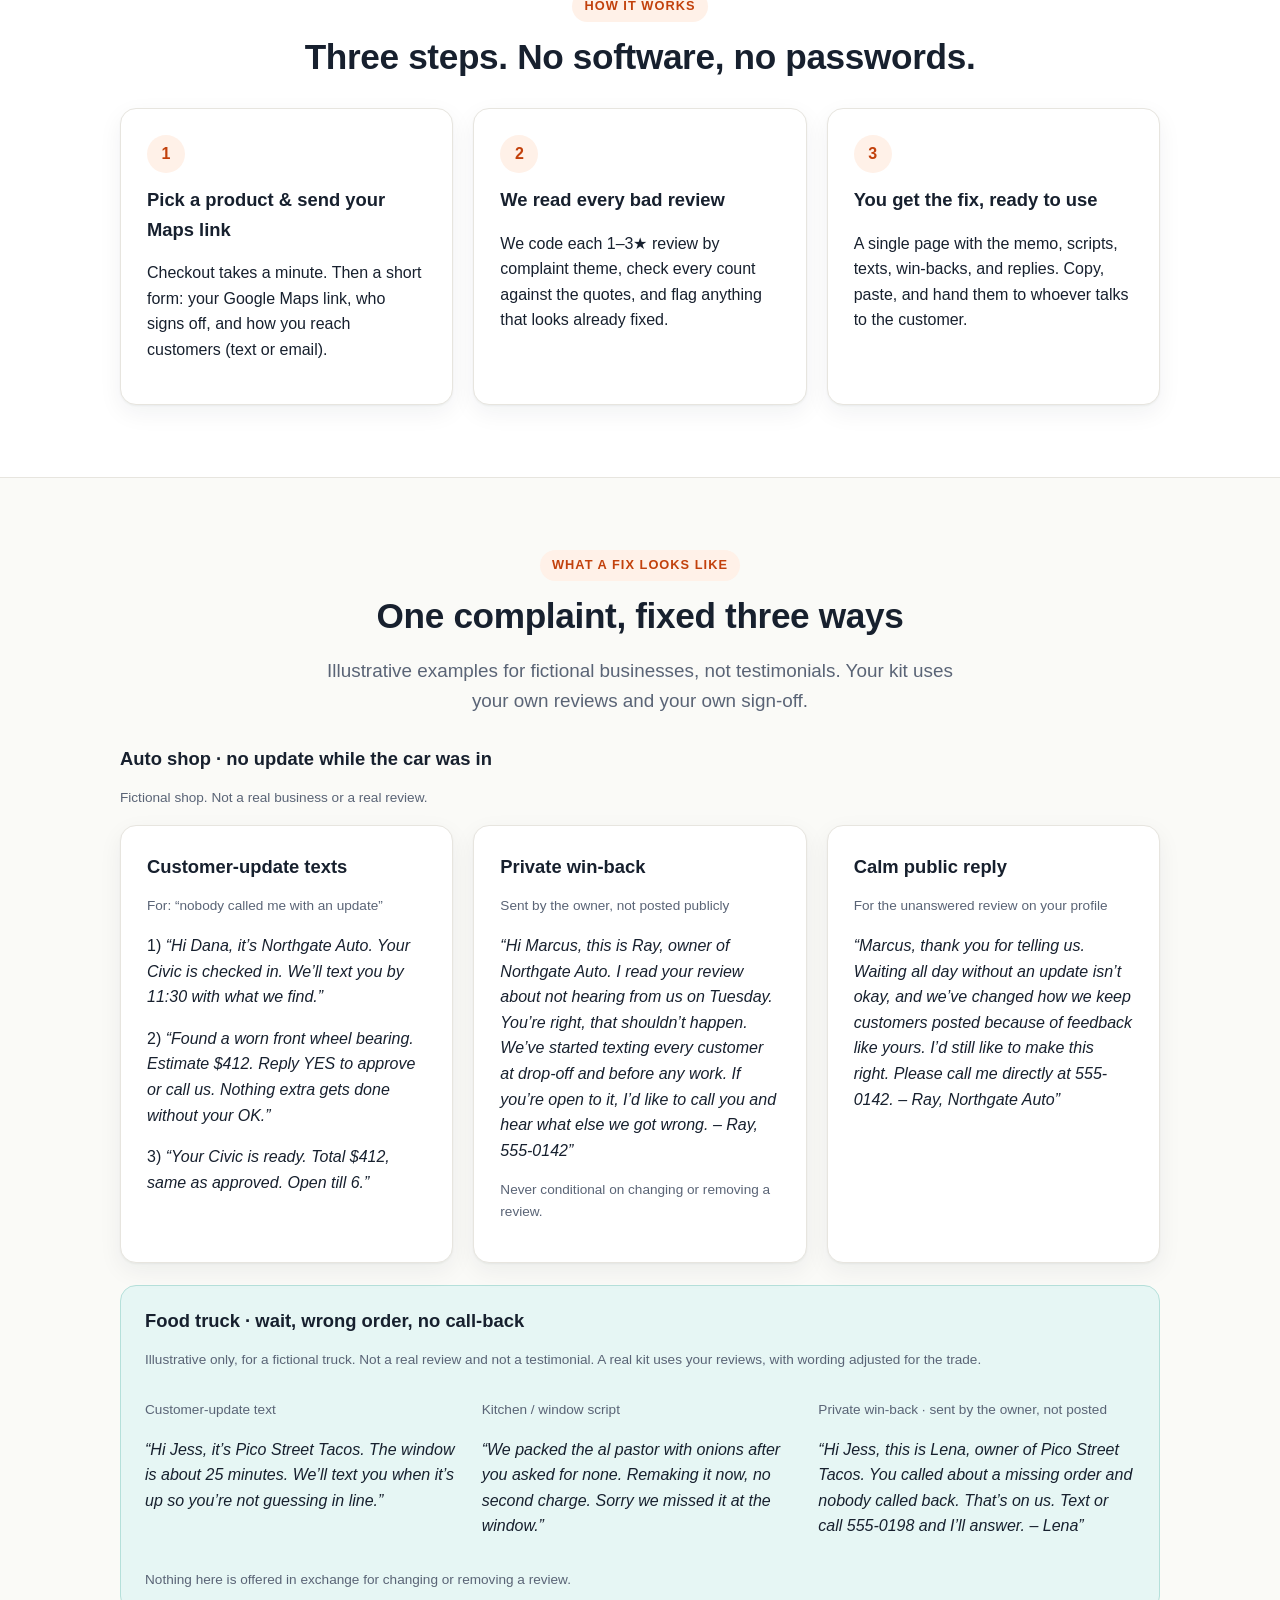
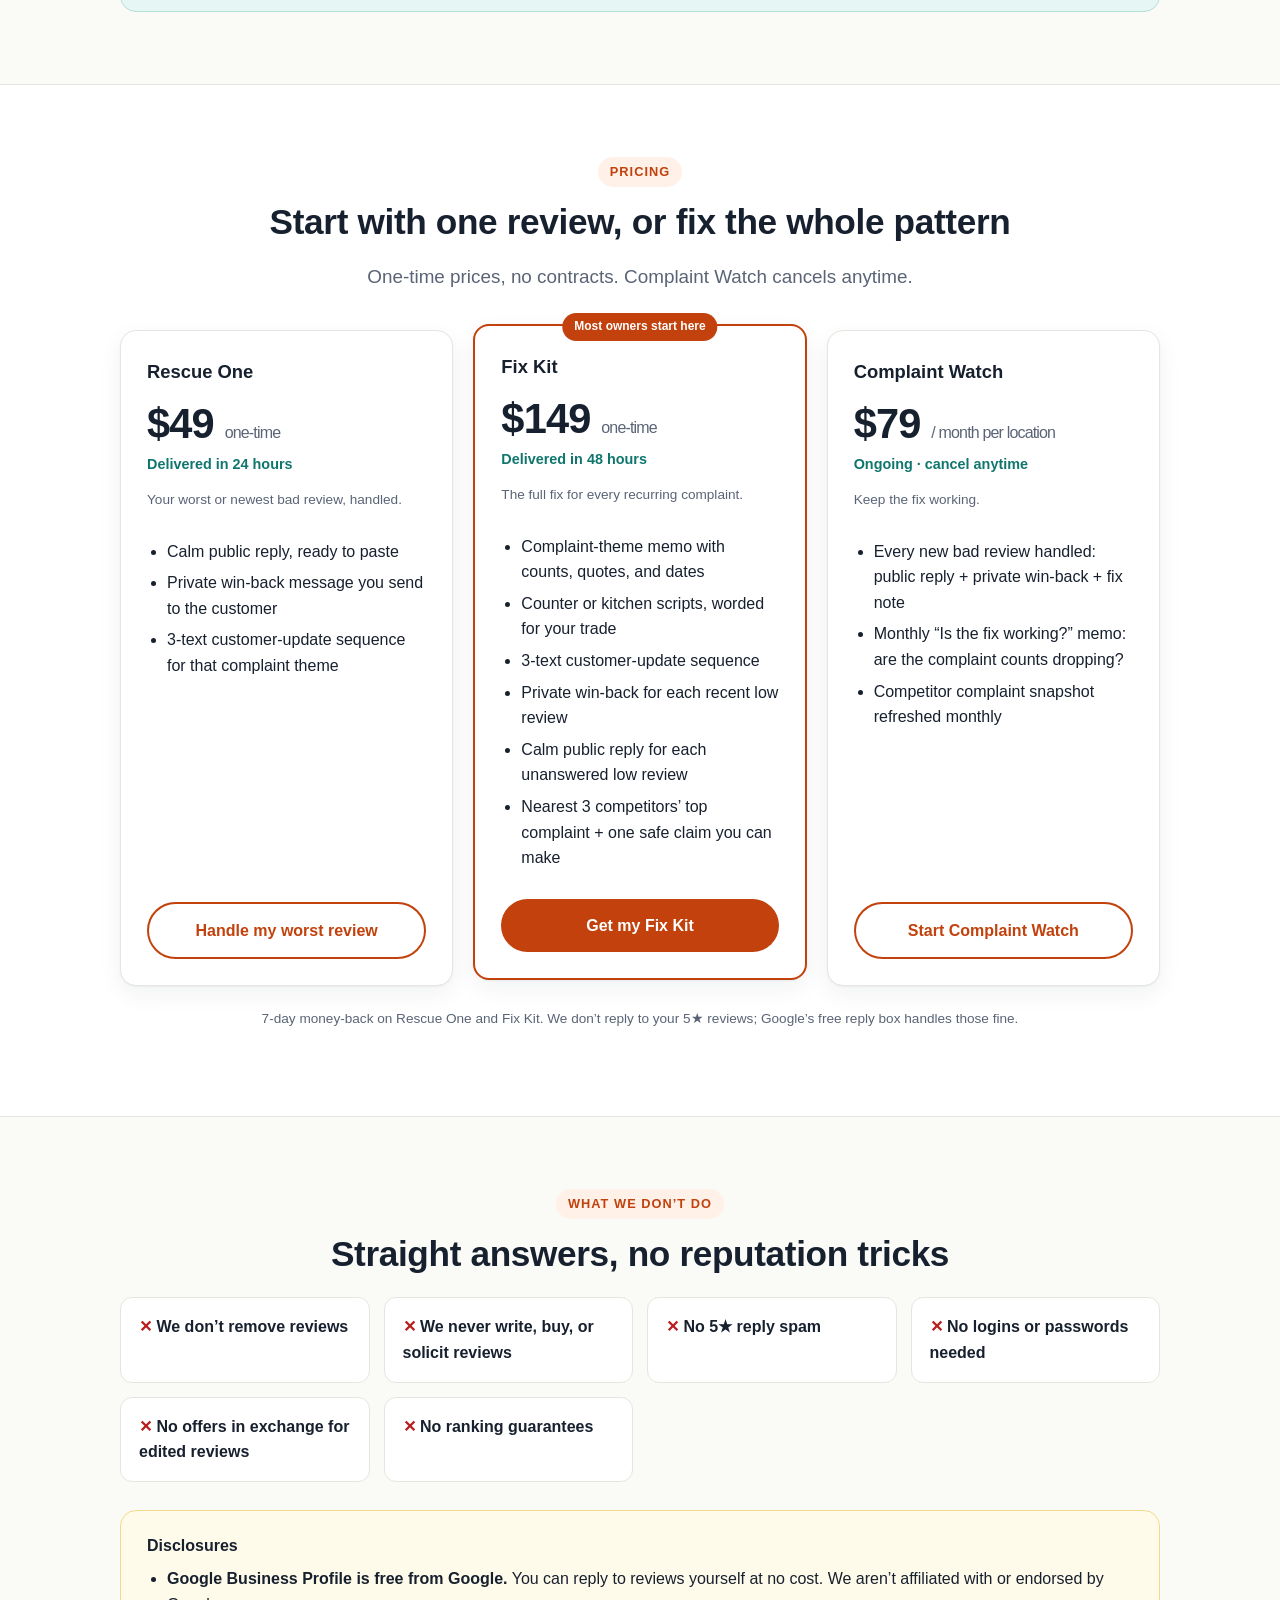
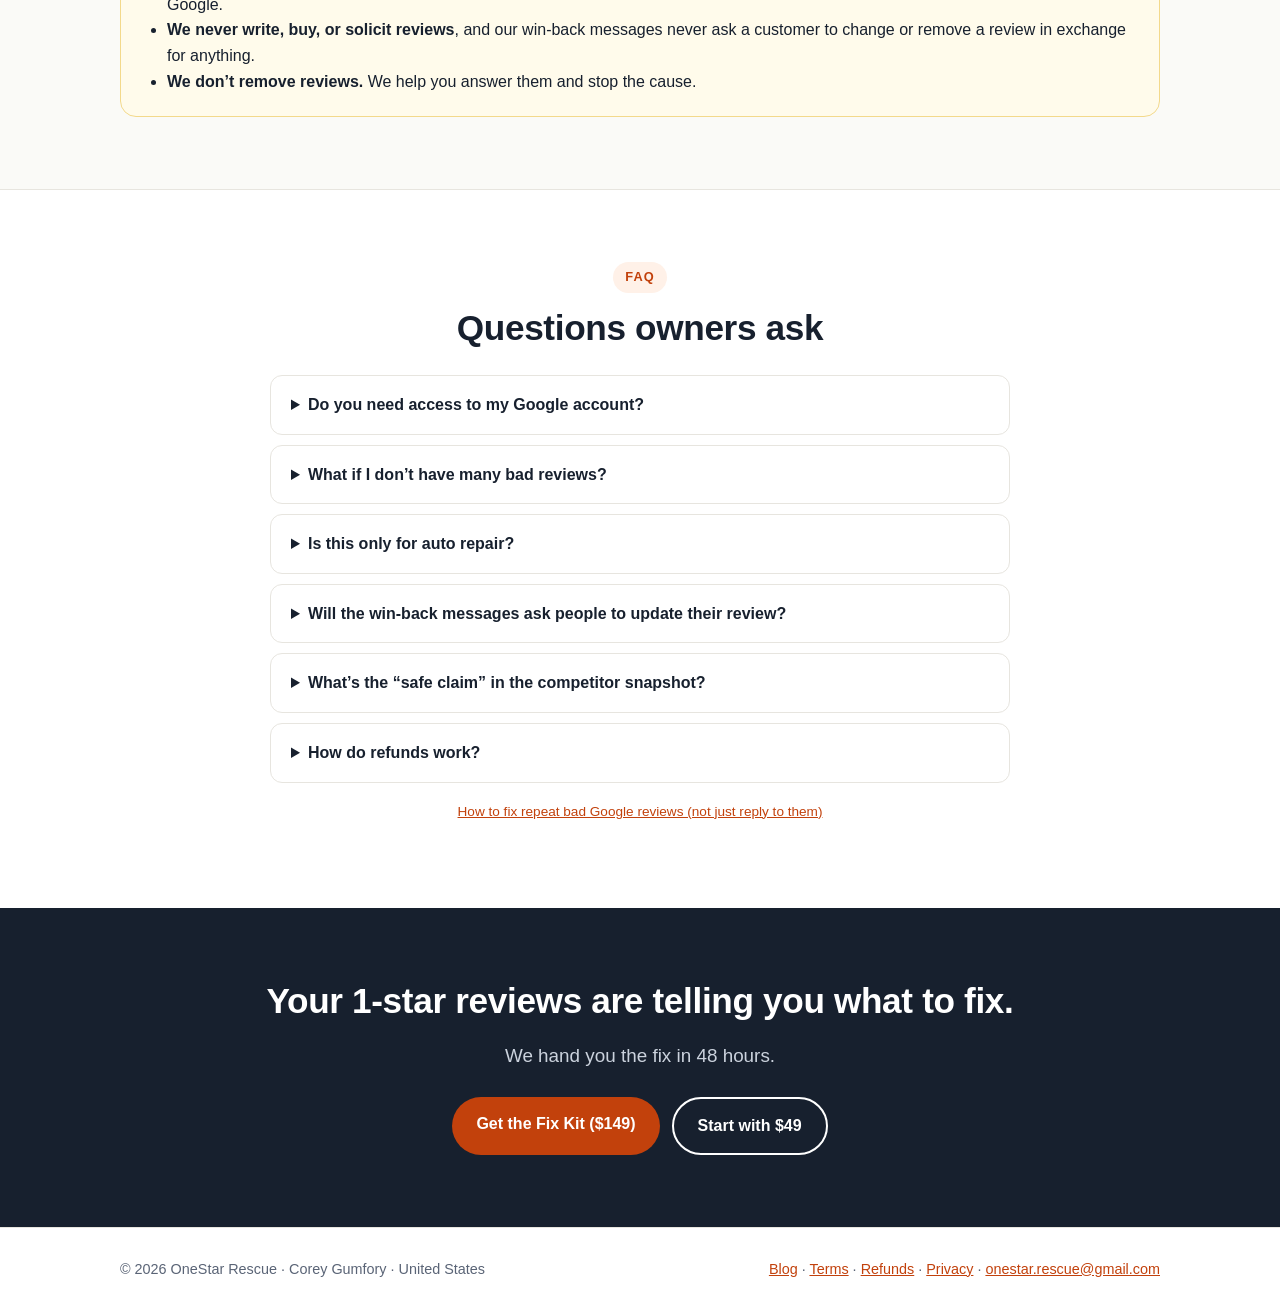
==== commit 92fd0507: "Add a guide to fixing repeat bad Google reviews One practical post for local shop owners, a thin blo" ====
--- a/index.html
+++ b/index.html
@@ -25,6 +25,7 @@
     <a href="#sample">Sample</a>
     <a href="#pricing">Pricing</a>
     <a href="#faq">FAQ</a>
+    <a href="blog/index.html">Blog</a>
     <a class="cta-sm" href="#pricing">Get the Fix Kit</a>
   </nav>
 </div></header>
@@ -229,6 +230,7 @@
     <details><summary>What’s the “safe claim” in the competitor snapshot?</summary><p>One true thing you can say in your ads or to the next customer that addresses what people complain about at nearby businesses. We check it against your own reviews first, so it won’t backfire.</p></details>
     <details><summary>How do refunds work?</summary><p>Rescue One and the Fix Kit have a 7-day money-back guarantee. Complaint Watch cancels anytime from your receipt link. See <a href="terms.html#refunds">refunds</a>.</p></details>
   </div>
+  <p class="fine center" style="margin-top:18px"><a href="blog/how-to-fix-repeat-bad-google-reviews.html">How to fix repeat bad Google reviews (not just reply to them)</a></p>
 </div></section>
 
 <!-- CTA BAND -->
@@ -243,8 +245,11 @@
 
 <footer><div class="wrap">
   <div>© 2026 OneStar Rescue · Corey Gumfory · United States</div>
-  <div><a href="terms.html">Terms</a> · <a href="terms.html#refunds">Refunds</a> · <a href="terms.html#privacy">Privacy</a> · <a href="mailto:onestar.rescue@gmail.com">onestar.rescue@gmail.com</a></div>
+  <div><a href="blog/index.html">Blog</a> · <a href="terms.html">Terms</a> · <a href="terms.html#refunds">Refunds</a> · <a href="terms.html#privacy">Privacy</a> · <a href="mailto:onestar.rescue@gmail.com">onestar.rescue@gmail.com</a></div>
 </div></footer>
+
+<script data-goatcounter="https://onestar-rescue.goatcounter.com/count"
+        async src="//gc.zgo.at/count.js"></script>
 
 </body>
 </html>
--- a/styles.css
+++ b/styles.css
@@ -45,6 +45,21 @@
 .band{background:var(--ink);color:#fff}.band .lead{color:#cbd2dd}.band .btn.ghost{background:transparent;color:#fff;border-color:#fff}
 footer{background:#fff;border-top:1px solid var(--line);padding:30px 0;color:var(--muted);font-size:.9rem}
 footer .wrap{display:flex;justify-content:space-between;flex-wrap:wrap;gap:12px}
+.article{max-width:40rem;margin-left:auto;margin-right:auto}
+.article h1{font-size:clamp(1.8rem,4vw,2.35rem);line-height:1.18}
+.article h2{font-size:1.35rem;line-height:1.3;margin:1.75em 0 .45em}
+.article p{margin:0 0 1em}
+.article .byline{color:var(--muted);font-size:.92rem;margin:0 0 1.4rem}
+.article ul,.article ol{margin:0 0 1em;padding-left:1.25rem}
+.article li{margin:.35em 0}
+.article blockquote{margin:0 0 1em;padding:12px 16px;background:#fff;border:1px solid var(--line);border-left:3px solid var(--brand);border-radius:12px}
+.article blockquote p{margin:0}
+.post-list{list-style:none;padding:0;margin:1.5rem 0 0}
+.post-list li{background:#fff;border:1px solid var(--line);border-radius:var(--r);padding:18px 20px}
+.post-list h2{font-size:1.25rem;margin:0 0 .3rem}
+.post-list h2 a{color:var(--ink);text-decoration:none}
+.post-list h2 a:hover{color:var(--brand)}
+.post-list p{margin:.35rem 0 0}
 table{border-collapse:collapse;width:100%}th,td{border:1px solid var(--line);padding:10px;text-align:left;vertical-align:top}th{background:#f4f2ec}
 @media(max-width:860px){.hero-grid,.compare,.grid.three{grid-template-columns:1fr}.plan.featured{transform:none}.nav-links a:not(.cta-sm){display:none}}
 @media(max-width:600px){section{padding:48px 0}.hero{padding:52px 0 40px}}
